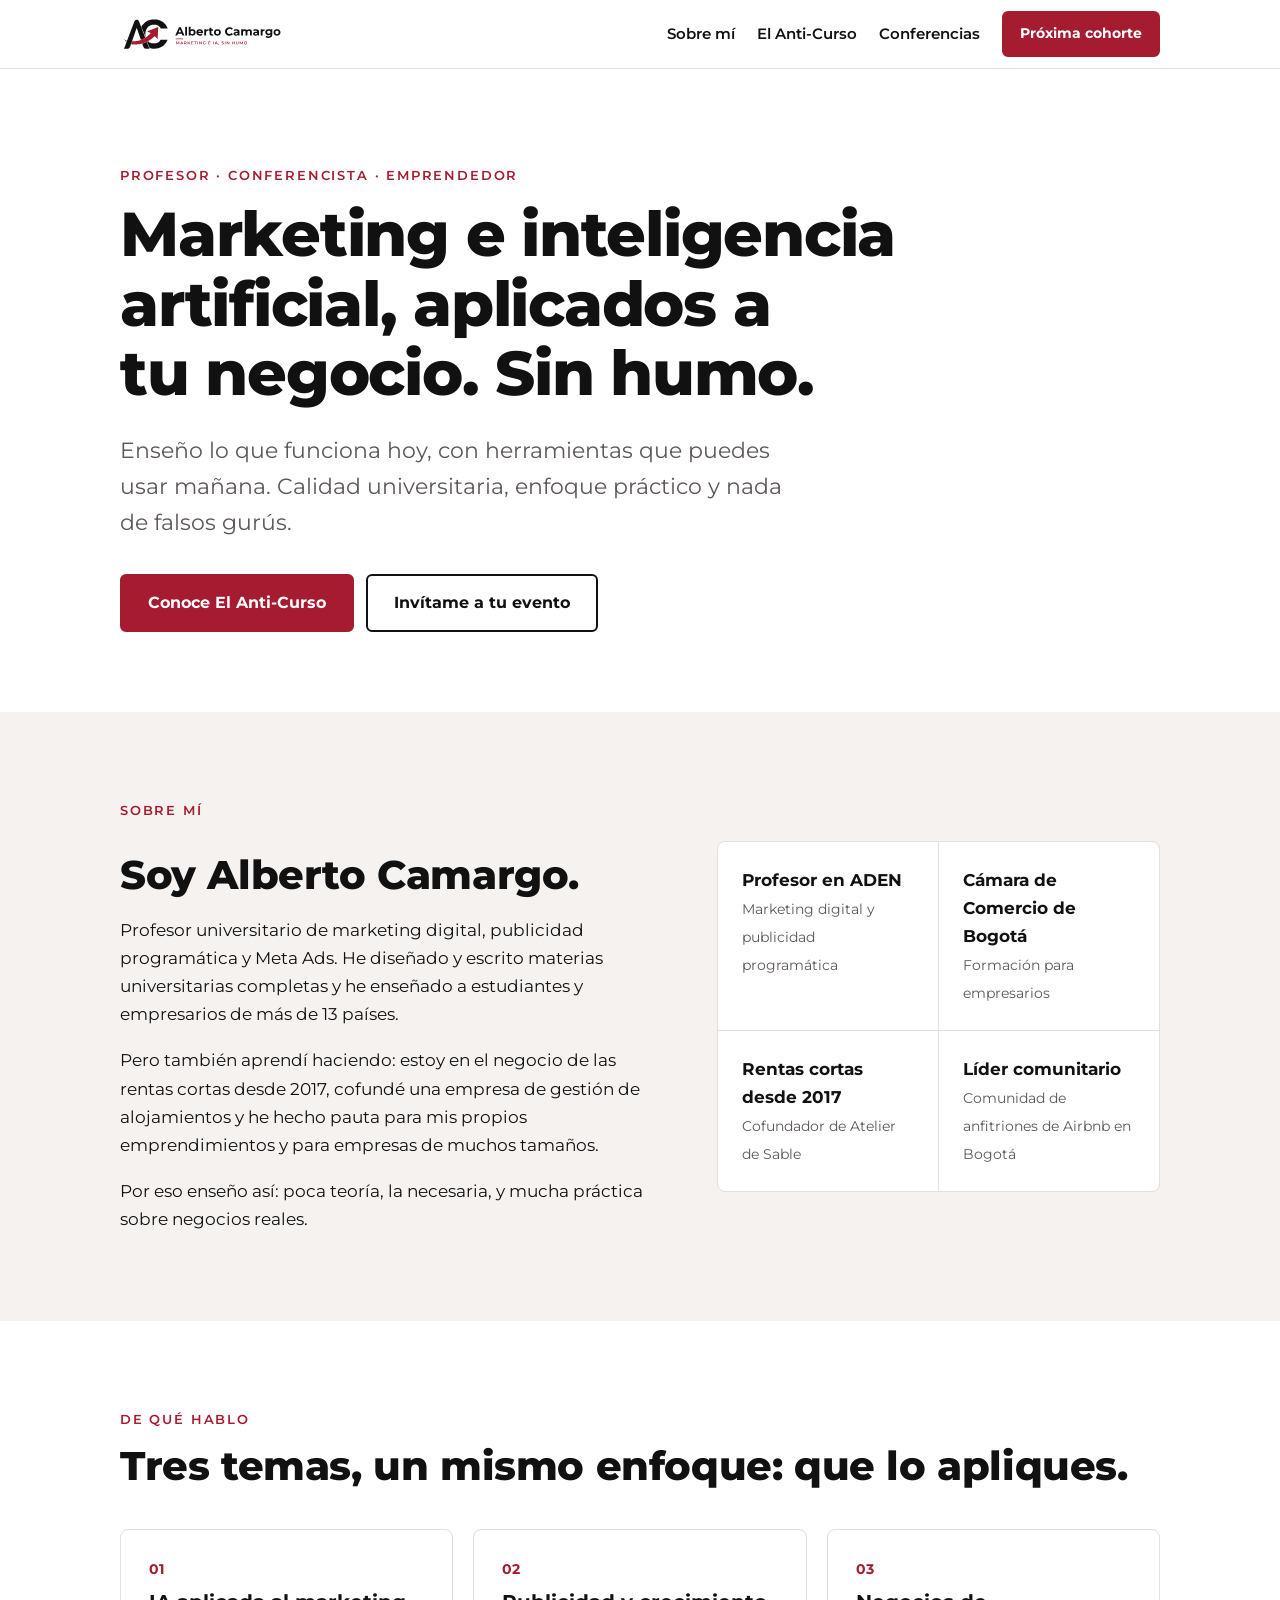
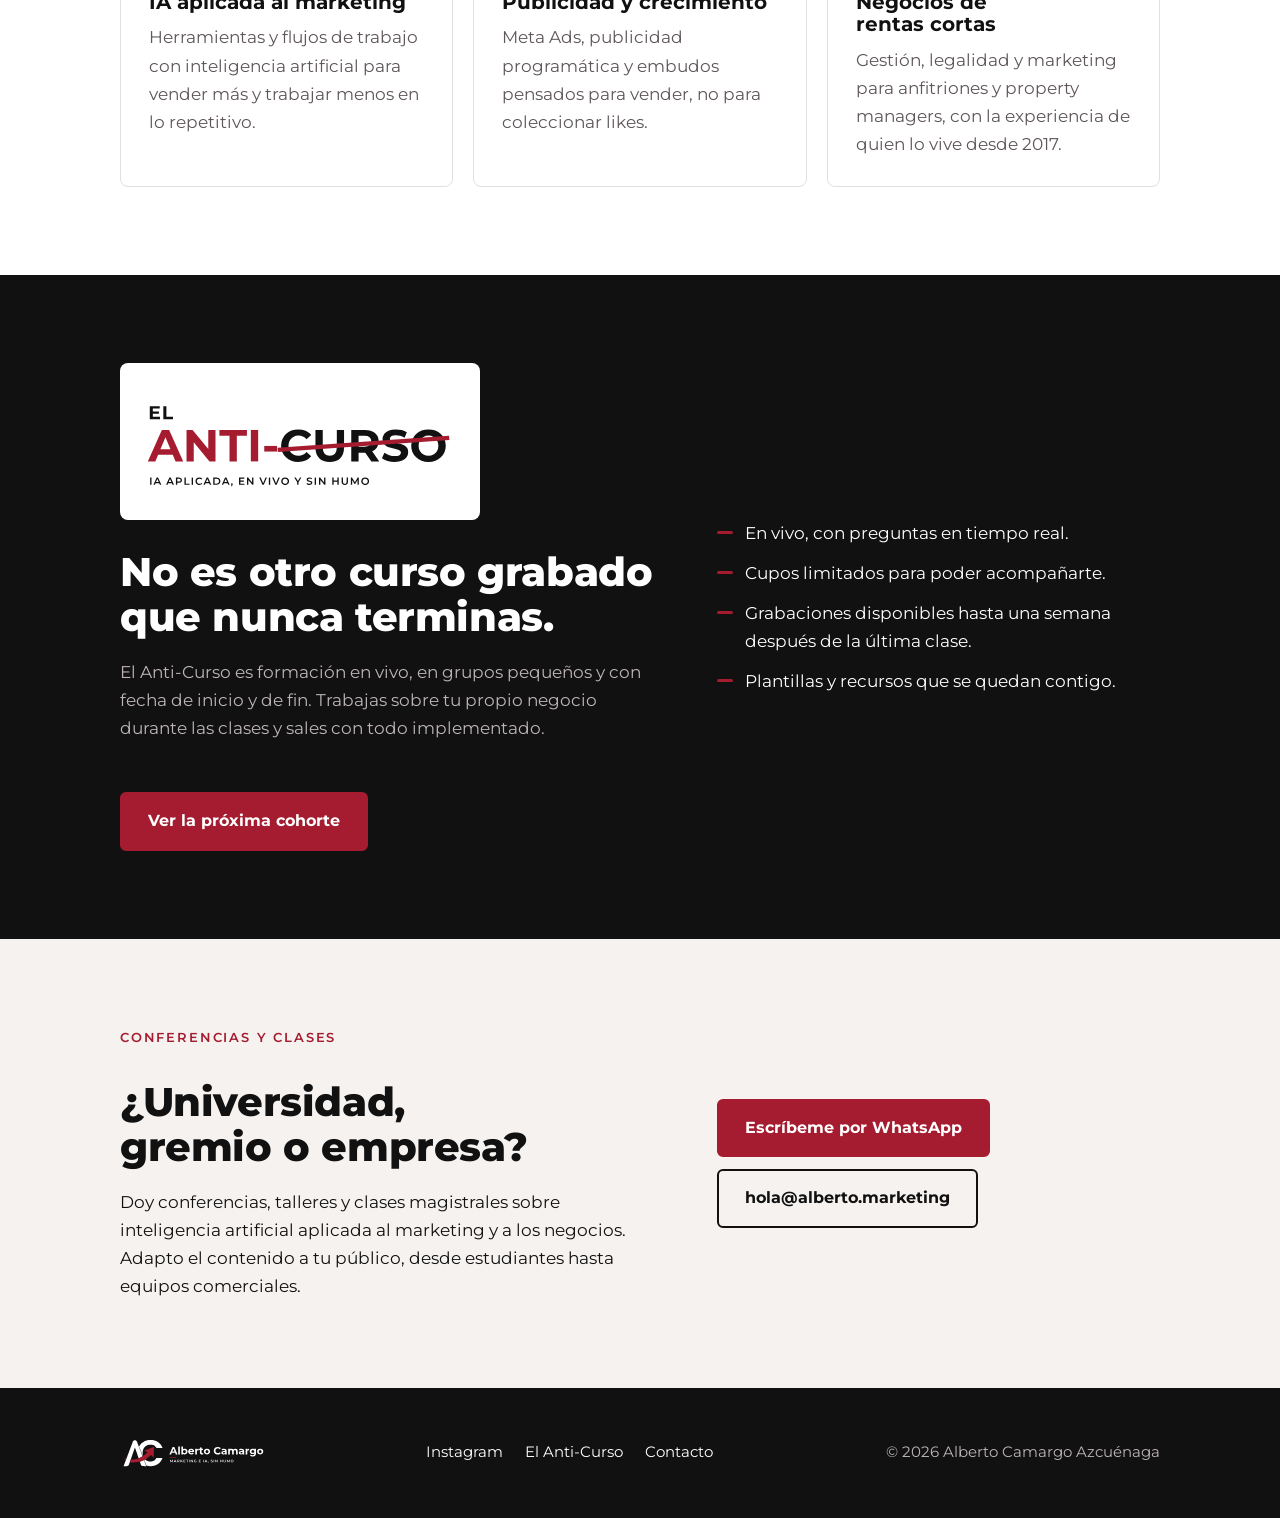
==== index.html @ cd2384c7 "Primera versión del sitio estático alberto.marketing Co-Authored-By: Claude Opus 5.5 <noreply@anthro" ====
<!doctype html>
<html lang="es">
<head>
<meta charset="utf-8">
<meta name="viewport" content="width=device-width, initial-scale=1">
<title>Alberto Camargo · Marketing e IA, sin humo</title>
<meta name="description" content="Profesor universitario y conferencista de marketing e inteligencia artificial aplicada a negocios. Formaciones en vivo, prácticas y sin relleno: El Anti-Curso.">
<link rel="canonical" href="https://alberto.marketing/">
<meta property="og:type" content="website">
<meta property="og:title" content="Alberto Camargo · Marketing e IA, sin humo">
<meta property="og:description" content="Profesor y conferencista de marketing e IA aplicada. Formaciones en vivo, prácticas y sin relleno.">
<meta property="og:url" content="https://alberto.marketing/">
<meta property="og:image" content="https://alberto.marketing/assets/compartir.png">
<link rel="icon" href="/assets/favicon.svg" type="image/svg+xml">
<link rel="preconnect" href="https://fonts.googleapis.com">
<link rel="preconnect" href="https://fonts.gstatic.com" crossorigin>
<link rel="stylesheet" href="https://fonts.googleapis.com/css2?family=Montserrat:wght@400;600;700;800&display=swap">
<link rel="stylesheet" href="/assets/estilos.css">
<script type="application/ld+json">
{"@context":"https://schema.org","@type":"Person","name":"Alberto Camargo Azcuénaga","alternateName":"Alberto Camargo","url":"https://alberto.marketing/","jobTitle":"Profesor y conferencista de marketing e inteligencia artificial","sameAs":["https://www.instagram.com/albertocamargoaz/"]}
</script>
</head>
<body>

<header class="cabecera">
  <div class="wrap">
    <a href="/" aria-label="Inicio"><img src="/assets/logo.svg" alt="Alberto Camargo · Marketing e IA, sin humo" width="916" height="207"></a>
    <nav class="menu">
      <a href="#sobre-mi">Sobre mí</a>
      <a href="/el-anti-curso/">El Anti-Curso</a>
      <a href="#conferencias">Conferencias</a>
      <a class="boton peq" href="/el-anti-curso/">Próxima cohorte</a>
    </nav>
  </div>
</header>

<main>
  <section class="hero">
    <div class="wrap">
      <div class="etiqueta">Profesor · Conferencista · Emprendedor</div>
      <h1>Marketing e inteligencia artificial, aplicados a tu negocio. Sin humo.</h1>
      <p class="lead">Enseño lo que funciona hoy, con herramientas que puedes usar mañana. Calidad universitaria, enfoque práctico y nada de falsos gurús.</p>
      <div class="botones">
        <a class="boton" href="/el-anti-curso/">Conoce El Anti-Curso</a>
        <a class="boton sec" href="#conferencias">Invítame a tu evento</a>
      </div>
    </div>
  </section>

  <section class="hueso" id="sobre-mi">
    <div class="wrap dos">
      <div class="texto">
        <div class="etiqueta">Sobre mí</div>
        <h2>Soy Alberto Camargo.</h2>
        <p>Profesor universitario de marketing digital, publicidad programática y Meta Ads. He diseñado y escrito materias universitarias completas y he enseñado a estudiantes y empresarios de más de 13 países.</p>
        <p>Pero también aprendí haciendo: estoy en el negocio de las rentas cortas desde 2017, cofundé una empresa de gestión de alojamientos y he hecho pauta para mis propios emprendimientos y para empresas de muchos tamaños.</p>
        <p>Por eso enseño así: poca teoría, la necesaria, y mucha práctica sobre negocios reales.</p>
      </div>
      <div>
        <div class="datos" style="margin-top:0">
          <div class="dato"><b>Profesor en ADEN</b><span>Marketing digital y publicidad programática</span></div>
          <div class="dato"><b>Cámara de Comercio de Bogotá</b><span>Formación para empresarios</span></div>
          <div class="dato"><b>Rentas cortas desde 2017</b><span>Cofundador de Atelier de Sable</span></div>
          <div class="dato"><b>Líder comunitario</b><span>Comunidad de anfitriones de Airbnb en Bogotá</span></div>
        </div>
      </div>
    </div>
  </section>

  <section>
    <div class="wrap">
      <div class="etiqueta">De qué hablo</div>
      <h2>Tres temas, un mismo enfoque: que lo apliques.</h2>
      <div class="tarjetas">
        <div class="tarjeta"><div class="num">01</div><h3>IA aplicada al marketing</h3><p class="gris">Herramientas y flujos de trabajo con inteligencia artificial para vender más y trabajar menos en lo repetitivo.</p></div>
        <div class="tarjeta"><div class="num">02</div><h3>Publicidad y crecimiento</h3><p class="gris">Meta Ads, publicidad programática y embudos pensados para vender, no para coleccionar likes.</p></div>
        <div class="tarjeta"><div class="num">03</div><h3>Negocios de rentas cortas</h3><p class="gris">Gestión, legalidad y marketing para anfitriones y property managers, con la experiencia de quien lo vive desde 2017.</p></div>
      </div>
    </div>
  </section>

  <section class="negro">
    <div class="wrap dos">
      <div class="texto">
        <img src="/assets/el-anti-curso.svg" alt="El Anti-Curso, con la palabra curso tachada" style="width:min(360px,100%);background:#fff;border-radius:8px;padding:16px">
        <h2 style="margin-top:12px">No es otro curso grabado que nunca terminas.</h2>
        <p class="gris">El Anti-Curso es formación en vivo, en grupos pequeños y con fecha de inicio y de fin. Trabajas sobre tu propio negocio durante las clases y sales con todo implementado.</p>
        <div class="botones"><a class="boton" href="/el-anti-curso/">Ver la próxima cohorte</a></div>
      </div>
      <ul class="lista">
        <li>En vivo, con preguntas en tiempo real.</li>
        <li>Cupos limitados para poder acompañarte.</li>
        <li>Grabaciones disponibles hasta una semana después de la última clase.</li>
        <li>Plantillas y recursos que se quedan contigo.</li>
      </ul>
    </div>
  </section>

  <section class="hueso" id="conferencias">
    <div class="wrap dos">
      <div class="texto">
        <div class="etiqueta">Conferencias y clases</div>
        <h2>¿Universidad, gremio o empresa?</h2>
        <p>Doy conferencias, talleres y clases magistrales sobre inteligencia artificial aplicada al marketing y a los negocios. Adapto el contenido a tu público, desde estudiantes hasta equipos comerciales.</p>
      </div>
      <div class="botones" style="margin-top:0">
        <a class="boton" href="https://wa.me/573204545118?text=Hola%20Alberto%2C%20quiero%20invitarte%20a%20dar%20una%20charla." target="_blank" rel="noopener">Escríbeme por WhatsApp</a>
        <a class="boton sec" href="mailto:hola@alberto.marketing">hola@alberto.marketing</a>
      </div>
    </div>
  </section>
</main>

<footer class="pie">
  <div class="wrap">
    <img src="/assets/logo-oscuro.svg" alt="Alberto Camargo" width="916" height="207">
    <div>
      <a href="https://www.instagram.com/albertocamargoaz/" target="_blank" rel="noopener">Instagram</a>
      <a href="/el-anti-curso/">El Anti-Curso</a>
      <a href="mailto:hola@alberto.marketing">Contacto</a>
    </div>
    <div>© 2026 Alberto Camargo Azcuénaga</div>
  </div>
</footer>

</body>
</html>
---- assets/estilos.css ----
/* Marca Alberto Camargo: negro tinta, rojo vino, blanco y hueso. Montserrat. */
:root{
  --ink:#111111; --vino:#A51C30; --vino-osc:#861626; --paper:#FFFFFF; --hueso:#F5F2F0;
  --gris:#5E5659; --linea:#E4DEDC;
  --font:"Montserrat",system-ui,-apple-system,"Segoe UI",Arial,sans-serif;
  --ancho:1080px;
}
*{box-sizing:border-box}
html{scroll-behavior:smooth}
body{margin:0;background:var(--paper);color:var(--ink);font-family:var(--font);font-size:17px;line-height:1.65;-webkit-font-smoothing:antialiased}
img{max-width:100%;display:block}
a{color:var(--vino)}
.wrap{max-width:var(--ancho);margin:0 auto;padding:0 20px}
h1,h2,h3{line-height:1.12;margin:0;text-wrap:balance}
h1{font-size:clamp(36px,6vw,62px);font-weight:800;letter-spacing:-.02em}
h2{font-size:clamp(28px,4vw,40px);font-weight:800;letter-spacing:-.01em}
h3{font-size:20px;font-weight:700}
p{margin:0}
.etiqueta{font-size:13px;font-weight:600;letter-spacing:.14em;text-transform:uppercase;color:var(--vino);margin-bottom:14px}
.tachado{position:relative;display:inline-block;white-space:nowrap}
.tachado::after{content:"";position:absolute;left:-4%;right:-4%;top:54%;height:.11em;background:var(--vino);transform:rotate(-4deg);border-radius:2px}
.gris{color:var(--gris)}

/* Cabecera */
.cabecera{position:sticky;top:0;z-index:10;background:rgba(255,255,255,.94);backdrop-filter:blur(8px);border-bottom:1px solid var(--linea)}
.cabecera .wrap{display:flex;align-items:center;justify-content:space-between;gap:16px;height:68px}
.cabecera img{height:38px;width:auto}
.menu{display:flex;gap:22px;align-items:center;font-size:15px;font-weight:600}
.menu a{color:var(--ink);text-decoration:none}
.menu a:hover{color:var(--vino)}
@media (max-width:720px){.menu a:not(.boton){display:none}.cabecera img{height:30px}}

/* Botones */
.boton{display:inline-flex;align-items:center;justify-content:center;gap:8px;background:var(--vino);color:#fff !important;text-decoration:none;font-weight:700;font-size:16px;padding:14px 26px;border-radius:6px;border:2px solid var(--vino);transition:background .15s}
.boton:hover{background:var(--vino-osc);border-color:var(--vino-osc)}
.boton.sec{background:transparent;color:var(--ink) !important;border-color:var(--ink)}
.boton.sec:hover{background:var(--ink);color:#fff !important}
.boton.peq{padding:9px 16px;font-size:14px}
.botones{display:flex;flex-wrap:wrap;gap:12px;margin-top:32px}

/* Secciones */
section{padding:88px 0}
section.hueso{background:var(--hueso)}
section.negro{background:var(--ink);color:#fff}
section.negro .gris{color:#BDB5B8}
.hero{padding:96px 0 80px}
.hero p.lead{font-size:clamp(18px,2.2vw,22px);margin-top:24px;max-width:46ch;color:var(--gris)}
.dos{display:grid;grid-template-columns:1.1fr .9fr;gap:56px;align-items:center}
@media (max-width:860px){.dos{grid-template-columns:1fr;gap:36px}section{padding:64px 0}.hero{padding:64px 0 56px}}
.texto{display:grid;gap:18px;max-width:62ch}

/* Tarjetas */
.tarjetas{display:grid;grid-template-columns:repeat(auto-fit,minmax(min(260px,100%),1fr));gap:20px;margin-top:40px}
.tarjeta{background:var(--paper);border:1px solid var(--linea);border-radius:8px;padding:28px;display:grid;gap:10px;align-content:start}
.negro .tarjeta{background:#1C1C1C;border-color:#2C2C2C}
.tarjeta .num{font-size:14px;font-weight:700;color:var(--vino)}
.lista{list-style:none;padding:0;margin:0;display:grid;gap:12px}
.lista li{padding-left:28px;position:relative}
.lista li::before{content:"";position:absolute;left:0;top:.72em;width:16px;height:3px;background:var(--vino);border-radius:2px}

/* Credenciales */
.datos{display:grid;grid-template-columns:repeat(auto-fit,minmax(min(200px,100%),1fr));gap:1px;background:var(--linea);border:1px solid var(--linea);border-radius:8px;overflow:hidden;margin-top:40px}
.dato{background:var(--paper);padding:24px}
.dato b{display:block;font-size:17px}
.dato span{font-size:14px;color:var(--gris)}

/* Pagos */
.pagos{display:grid;gap:14px;max-width:560px;margin-top:28px}
.pago{display:flex;justify-content:space-between;align-items:center;gap:16px;border:1px solid var(--linea);border-radius:8px;padding:18px 20px;background:var(--paper);text-decoration:none;color:var(--ink)}
.pago:hover{border-color:var(--vino)}
.pago small{display:block;color:var(--gris);font-size:14px}
.pago .ir{color:var(--vino);font-weight:700;white-space:nowrap}
.aviso{font-size:14px;color:var(--gris);margin-top:14px}

/* Preguntas */
details{border-bottom:1px solid var(--linea);padding:18px 0}
details summary{cursor:pointer;font-weight:700;list-style:none;display:flex;justify-content:space-between;gap:16px}
details summary::after{content:"+";color:var(--vino);font-size:22px;line-height:1}
details[open] summary::after{content:"–"}
details p{margin-top:12px;color:var(--gris)}

/* Pie */
.pie{background:var(--ink);color:#BDB5B8;padding:48px 0;font-size:15px}
.pie .wrap{display:flex;flex-wrap:wrap;justify-content:space-between;gap:24px;align-items:center}
.pie img{height:34px;width:auto}
.pie a{color:#fff;text-decoration:none;margin-right:18px}
.pie a:hover{color:#fff;text-decoration:underline}

/* WhatsApp flotante */
.wa{position:fixed;right:18px;bottom:18px;z-index:20;background:#1F8F4E;color:#fff;border-radius:999px;padding:12px 18px;font-weight:700;font-size:15px;text-decoration:none;box-shadow:0 6px 20px rgba(0,0,0,.18)}
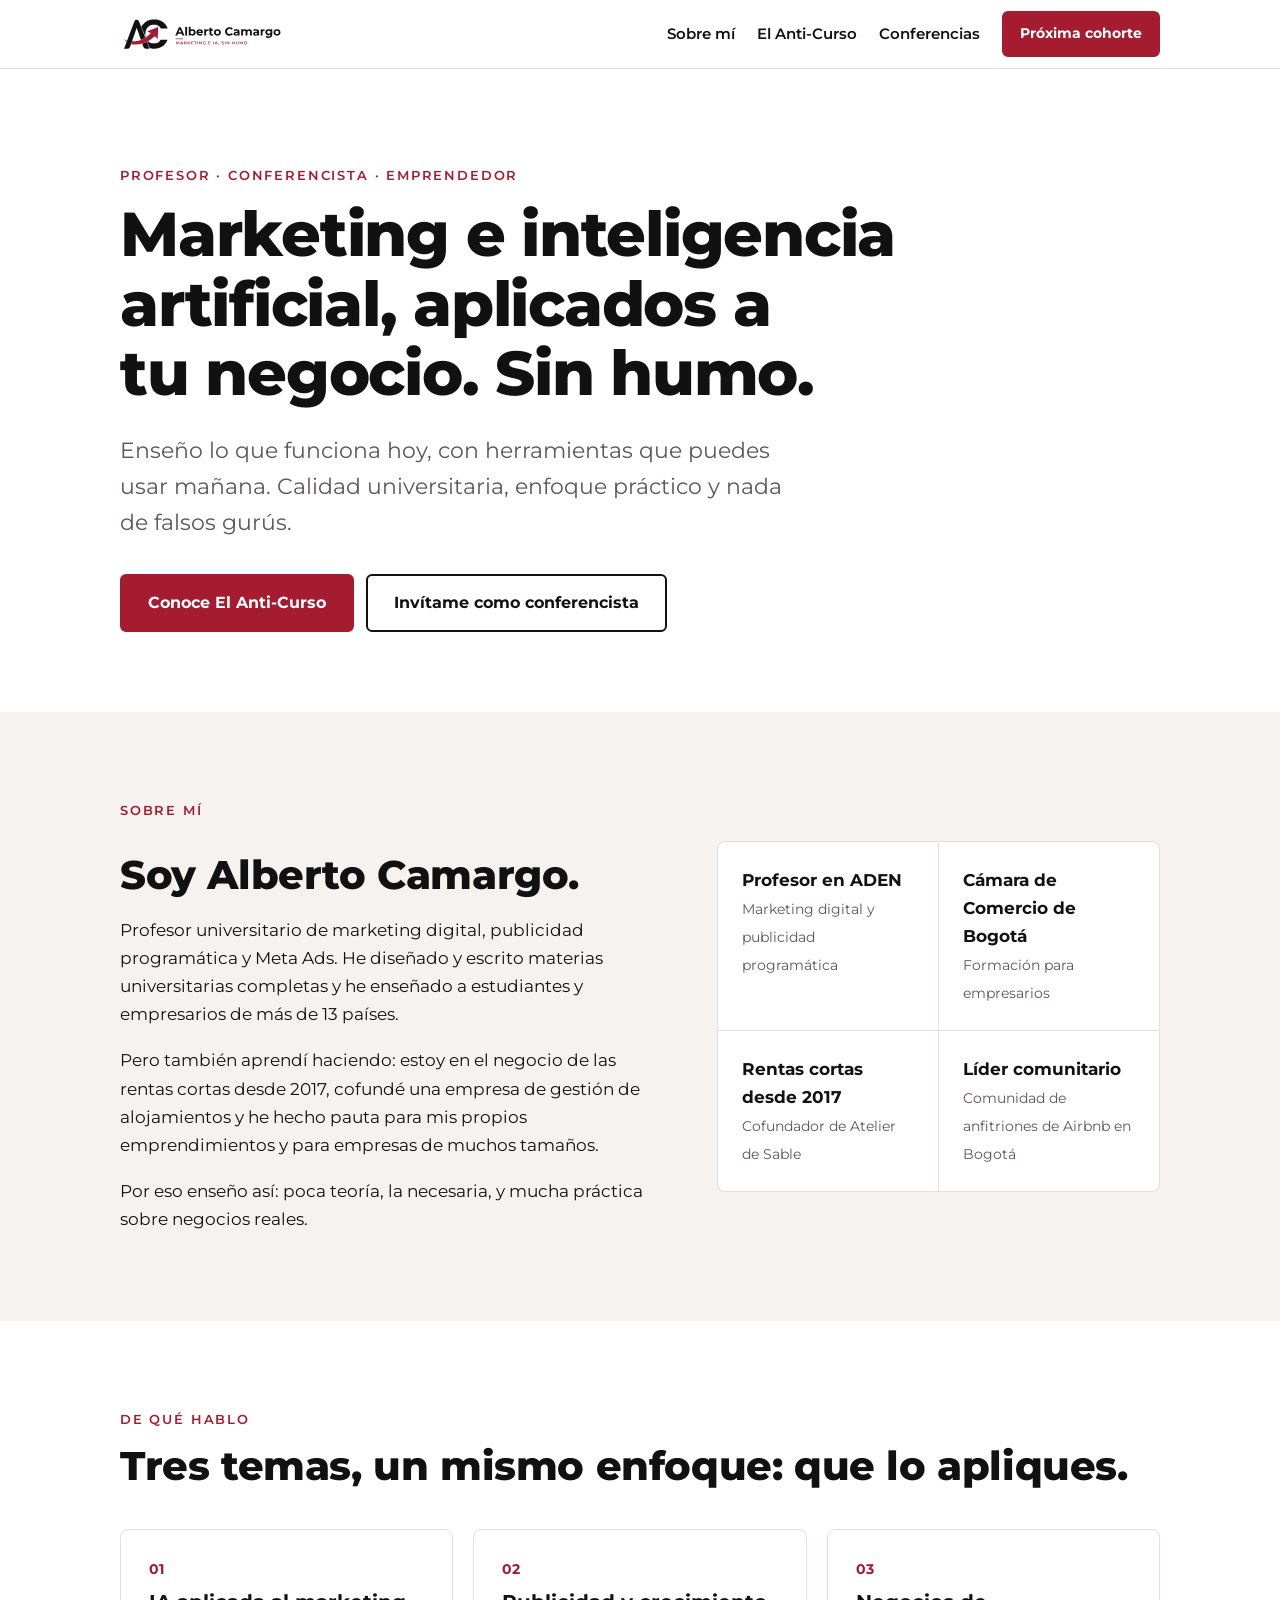
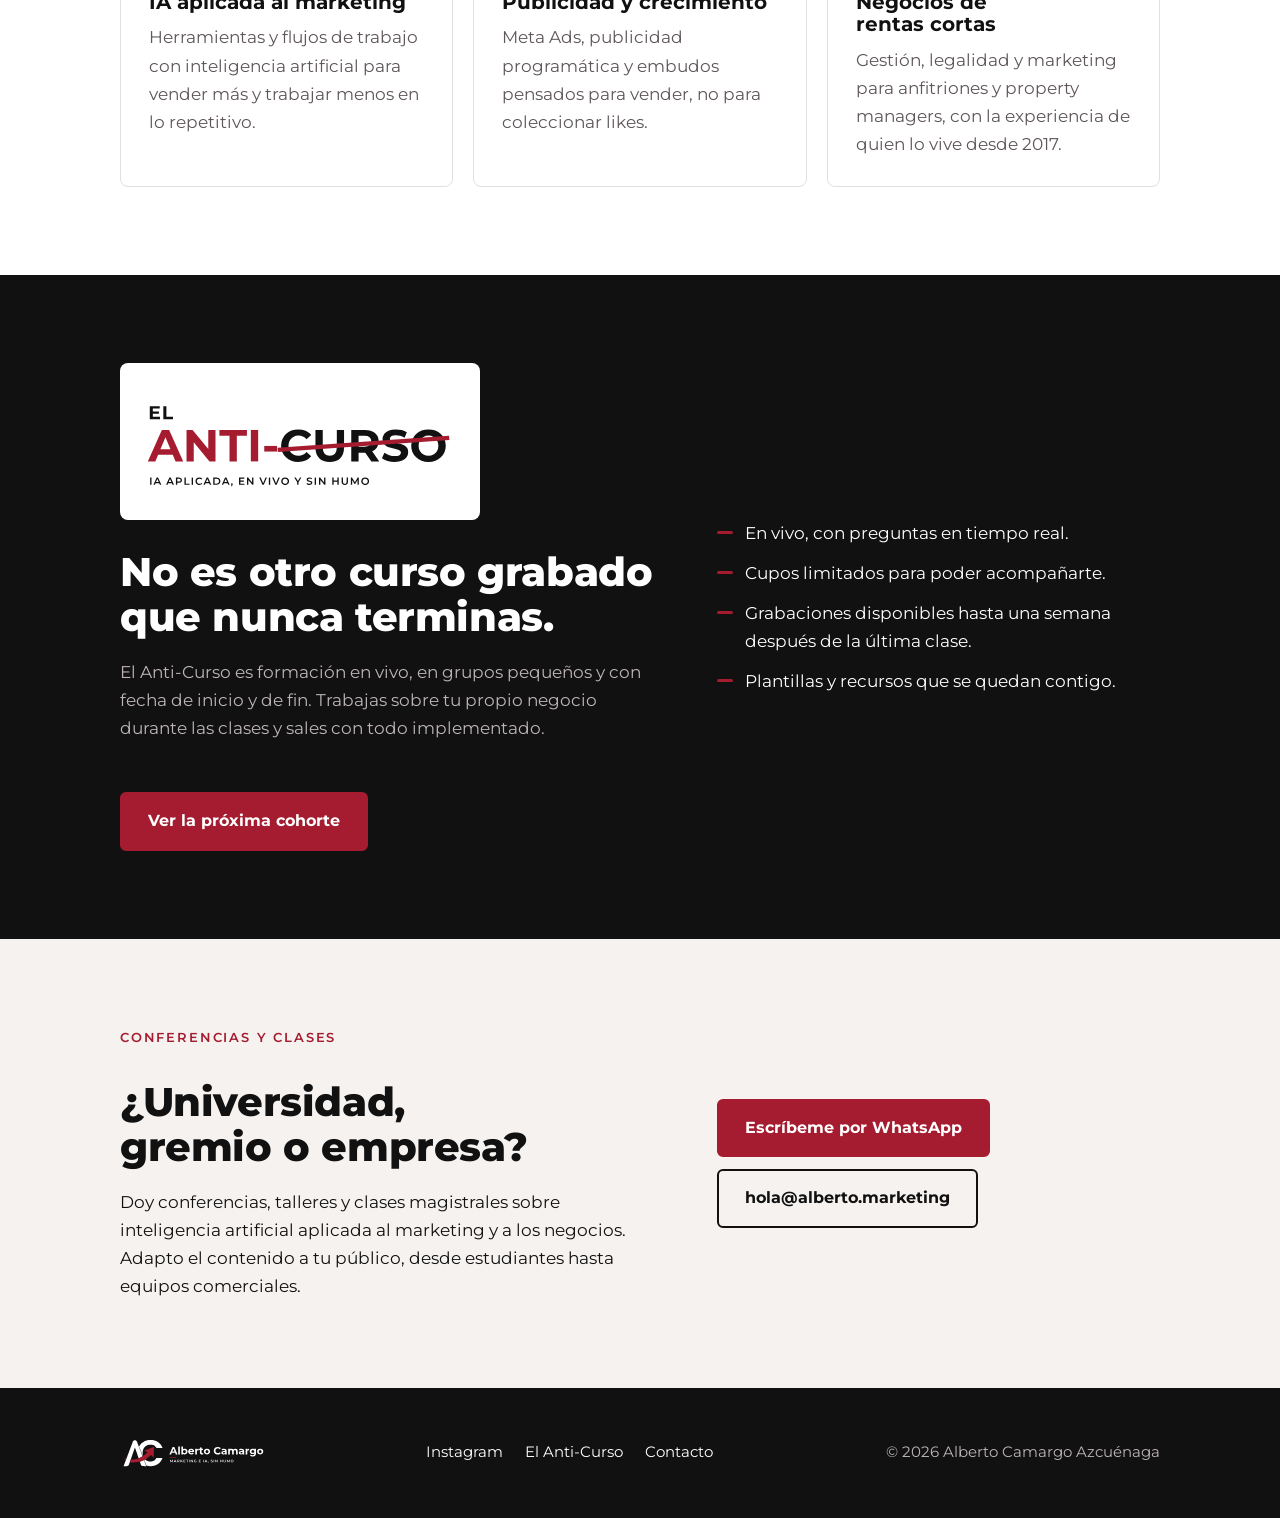
==== commit c43760af: "Botón más claro: Invítame como conferencista Co-Authored-By: Claude Opus 5.5 <noreply@anthropic.com>" ====
--- a/index.html
+++ b/index.html
@@ -42,7 +42,7 @@
       <p class="lead">Enseño lo que funciona hoy, con herramientas que puedes usar mañana. Calidad universitaria, enfoque práctico y nada de falsos gurús.</p>
       <div class="botones">
         <a class="boton" href="/el-anti-curso/">Conoce El Anti-Curso</a>
-        <a class="boton sec" href="#conferencias">Invítame a tu evento</a>
+        <a class="boton sec" href="#conferencias">Invítame como conferencista</a>
       </div>
     </div>
   </section>
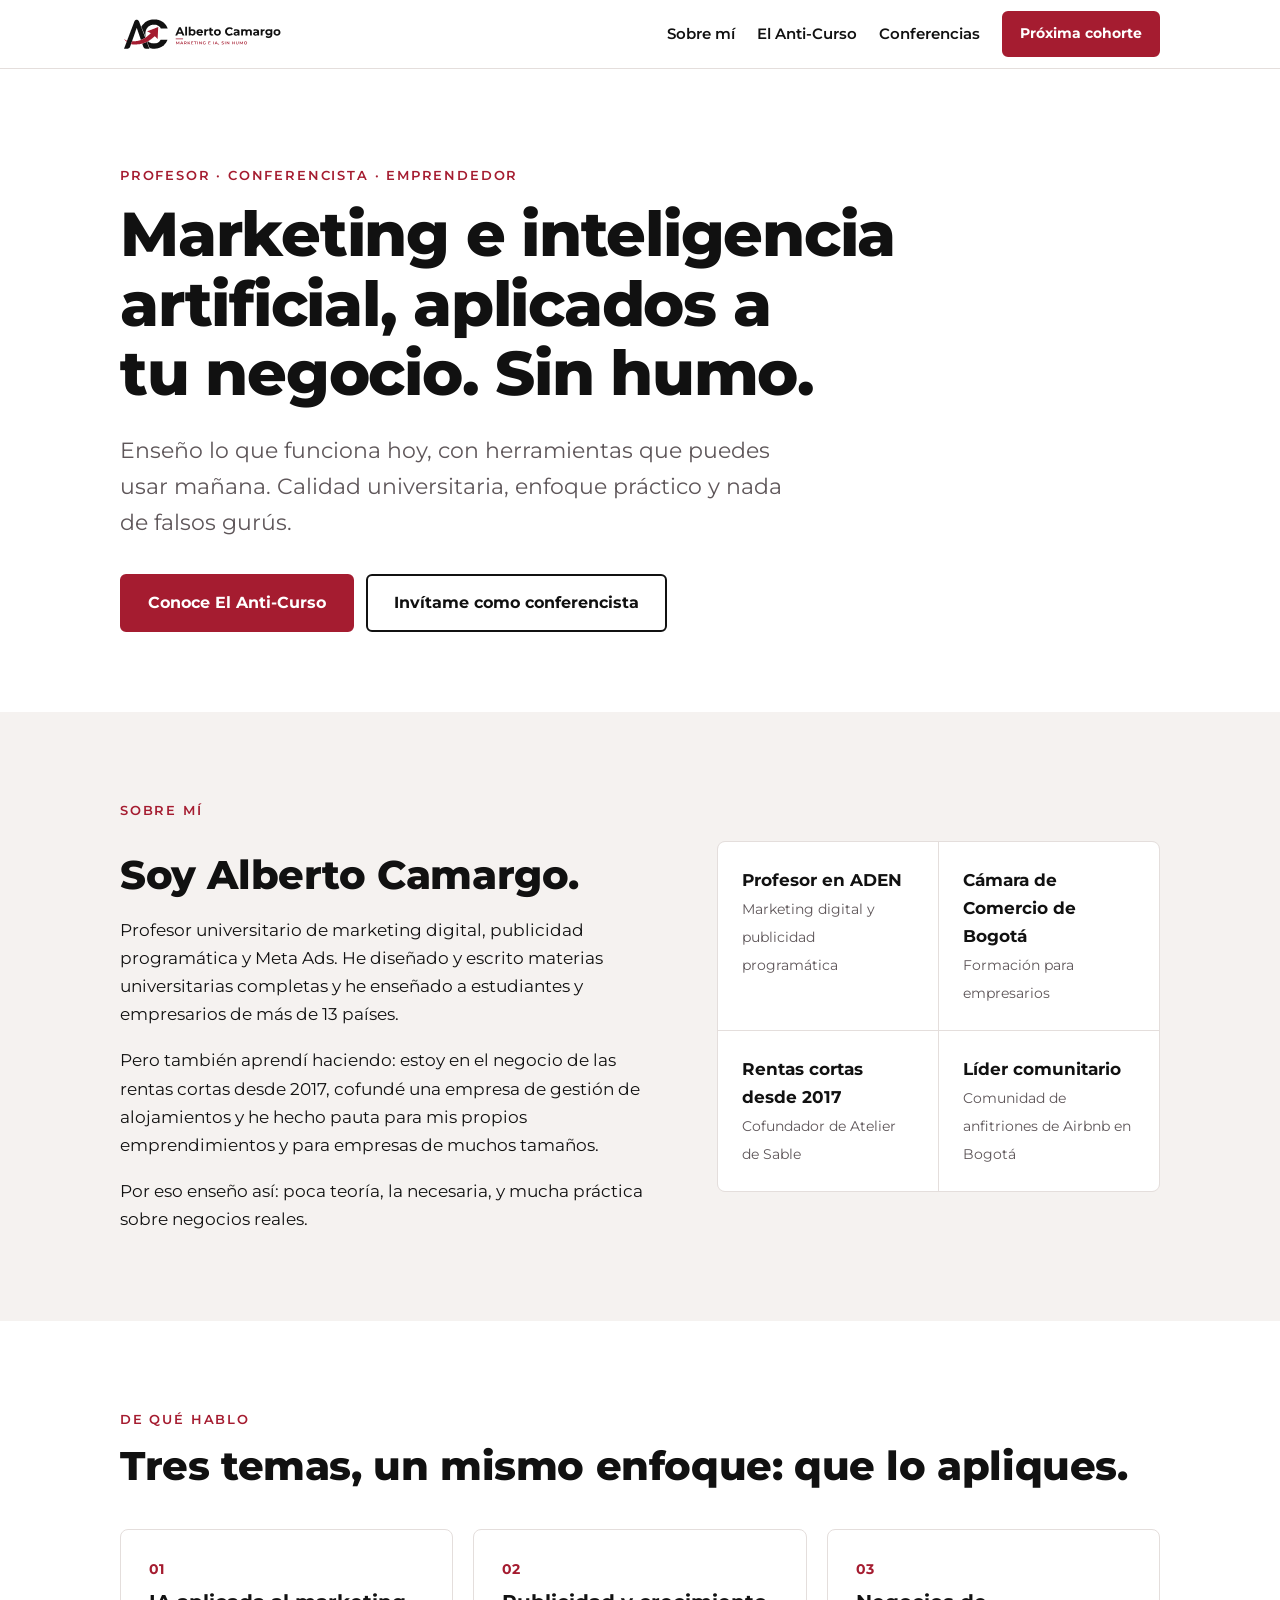
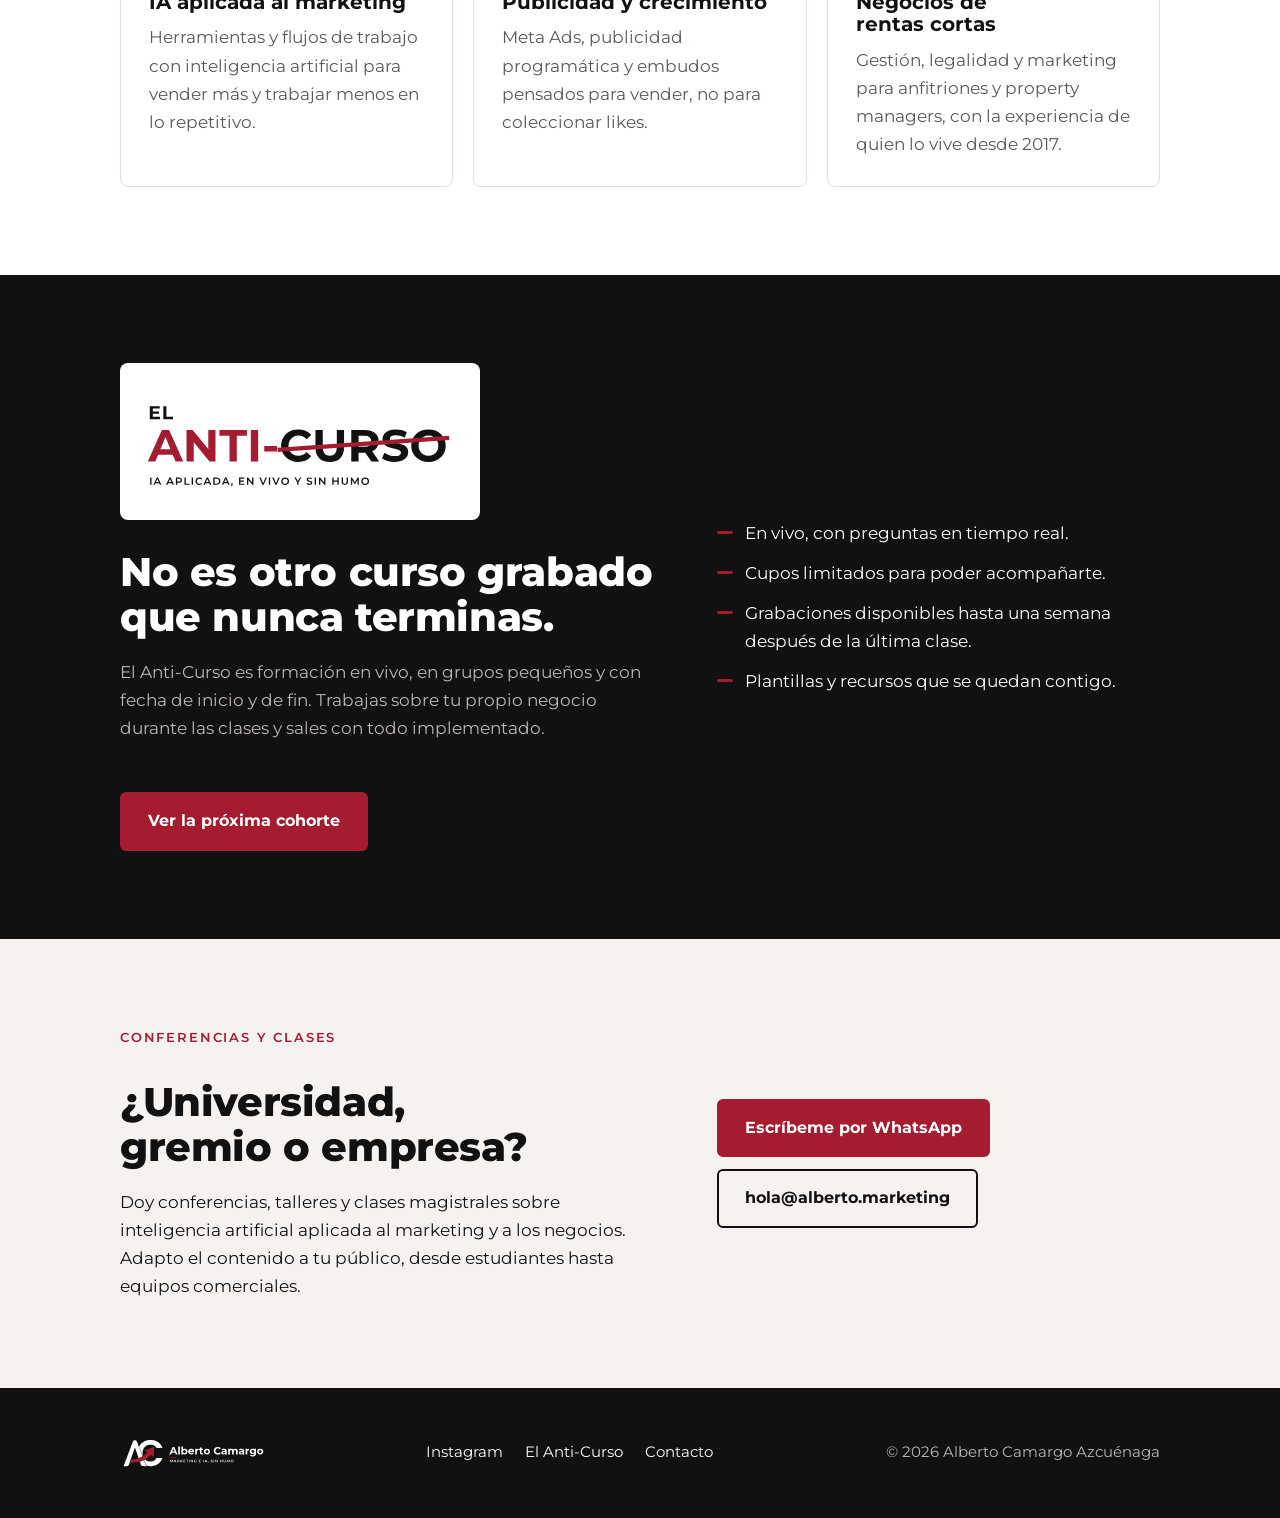
==== commit 5ae1940f: "SEO: datos estructurados, iconos, imagen para compartir, llms.txt e IndexNow Logos SVG optimizados (" ====
--- a/index.html
+++ b/index.html
@@ -10,14 +10,24 @@
 <meta property="og:title" content="Alberto Camargo · Marketing e IA, sin humo">
 <meta property="og:description" content="Profesor y conferencista de marketing e IA aplicada. Formaciones en vivo, prácticas y sin relleno.">
 <meta property="og:url" content="https://alberto.marketing/">
-<meta property="og:image" content="https://alberto.marketing/assets/compartir.png">
+<meta property="og:image" content="https://alberto.marketing/assets/compartir-1200x630.png">
+<meta property="og:image:width" content="1200">
+<meta property="og:image:height" content="630">
+<meta property="og:image:alt" content="Alberto Camargo · Marketing e inteligencia artificial, aplicados a tu negocio">
+<meta property="og:locale" content="es_CO">
+<meta property="og:site_name" content="Alberto Camargo">
+<meta name="twitter:card" content="summary_large_image">
 <link rel="icon" href="/assets/favicon.svg" type="image/svg+xml">
+<link rel="icon" href="/assets/favicon-48.png" type="image/png" sizes="48x48">
+<link rel="apple-touch-icon" href="/assets/apple-touch-icon.png">
+<link rel="manifest" href="/site.webmanifest">
+<meta name="theme-color" content="#111111">
 <link rel="preconnect" href="https://fonts.googleapis.com">
 <link rel="preconnect" href="https://fonts.gstatic.com" crossorigin>
 <link rel="stylesheet" href="https://fonts.googleapis.com/css2?family=Montserrat:wght@400;600;700;800&display=swap">
 <link rel="stylesheet" href="/assets/estilos.css">
 <script type="application/ld+json">
-{"@context":"https://schema.org","@type":"Person","name":"Alberto Camargo Azcuénaga","alternateName":"Alberto Camargo","url":"https://alberto.marketing/","jobTitle":"Profesor y conferencista de marketing e inteligencia artificial","sameAs":["https://www.instagram.com/albertocamargoaz/"]}
+{"@context": "https://schema.org", "@graph": [{"@type": "WebSite", "@id": "https://alberto.marketing/#web", "url": "https://alberto.marketing/", "name": "Alberto Camargo · Marketing e IA, sin humo", "inLanguage": "es", "publisher": {"@id": "https://alberto.marketing/#alberto"}}, {"@type": "Person", "@id": "https://alberto.marketing/#alberto", "name": "Alberto Camargo Azcuénaga", "alternateName": "Alberto Camargo", "url": "https://alberto.marketing/", "image": "https://alberto.marketing/assets/icono-512.png", "email": "hola@alberto.marketing", "jobTitle": "Profesor y conferencista de marketing e inteligencia artificial", "description": "Profesor universitario de marketing digital, publicidad programática y Meta Ads. Conferencista de inteligencia artificial aplicada al marketing y a los negocios. En las rentas cortas desde 2017.", "address": {"@type": "PostalAddress", "addressLocality": "Bogotá", "addressCountry": "CO"}, "affiliation": [{"@type": "Organization", "name": "ADEN Business School"}, {"@type": "Organization", "name": "Cámara de Comercio de Bogotá"}], "knowsAbout": ["Inteligencia artificial aplicada al marketing", "Marketing digital", "Publicidad programática", "Meta Ads", "Rentas cortas", "Airbnb", "Property management"], "knowsLanguage": "es", "sameAs": ["https://www.instagram.com/albertocamargoaz/"]}]}
 </script>
 </head>
 <body>
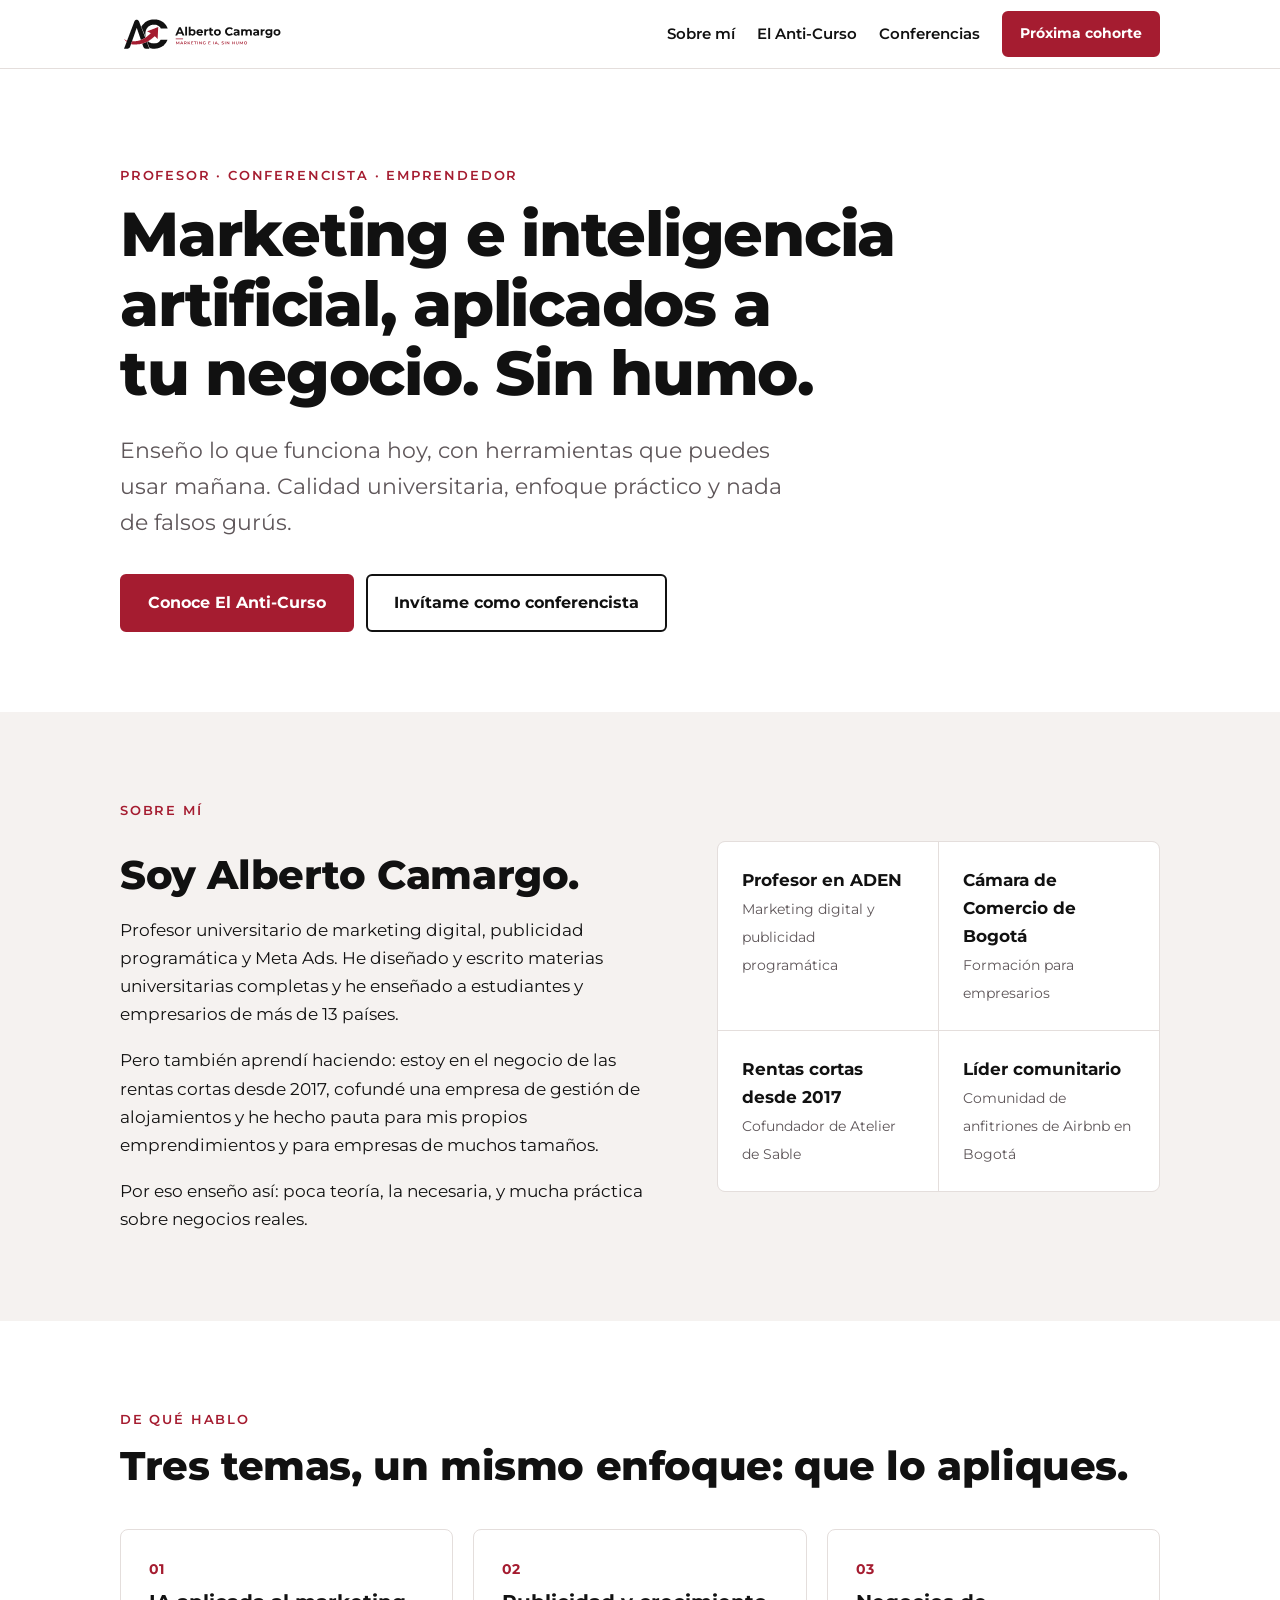
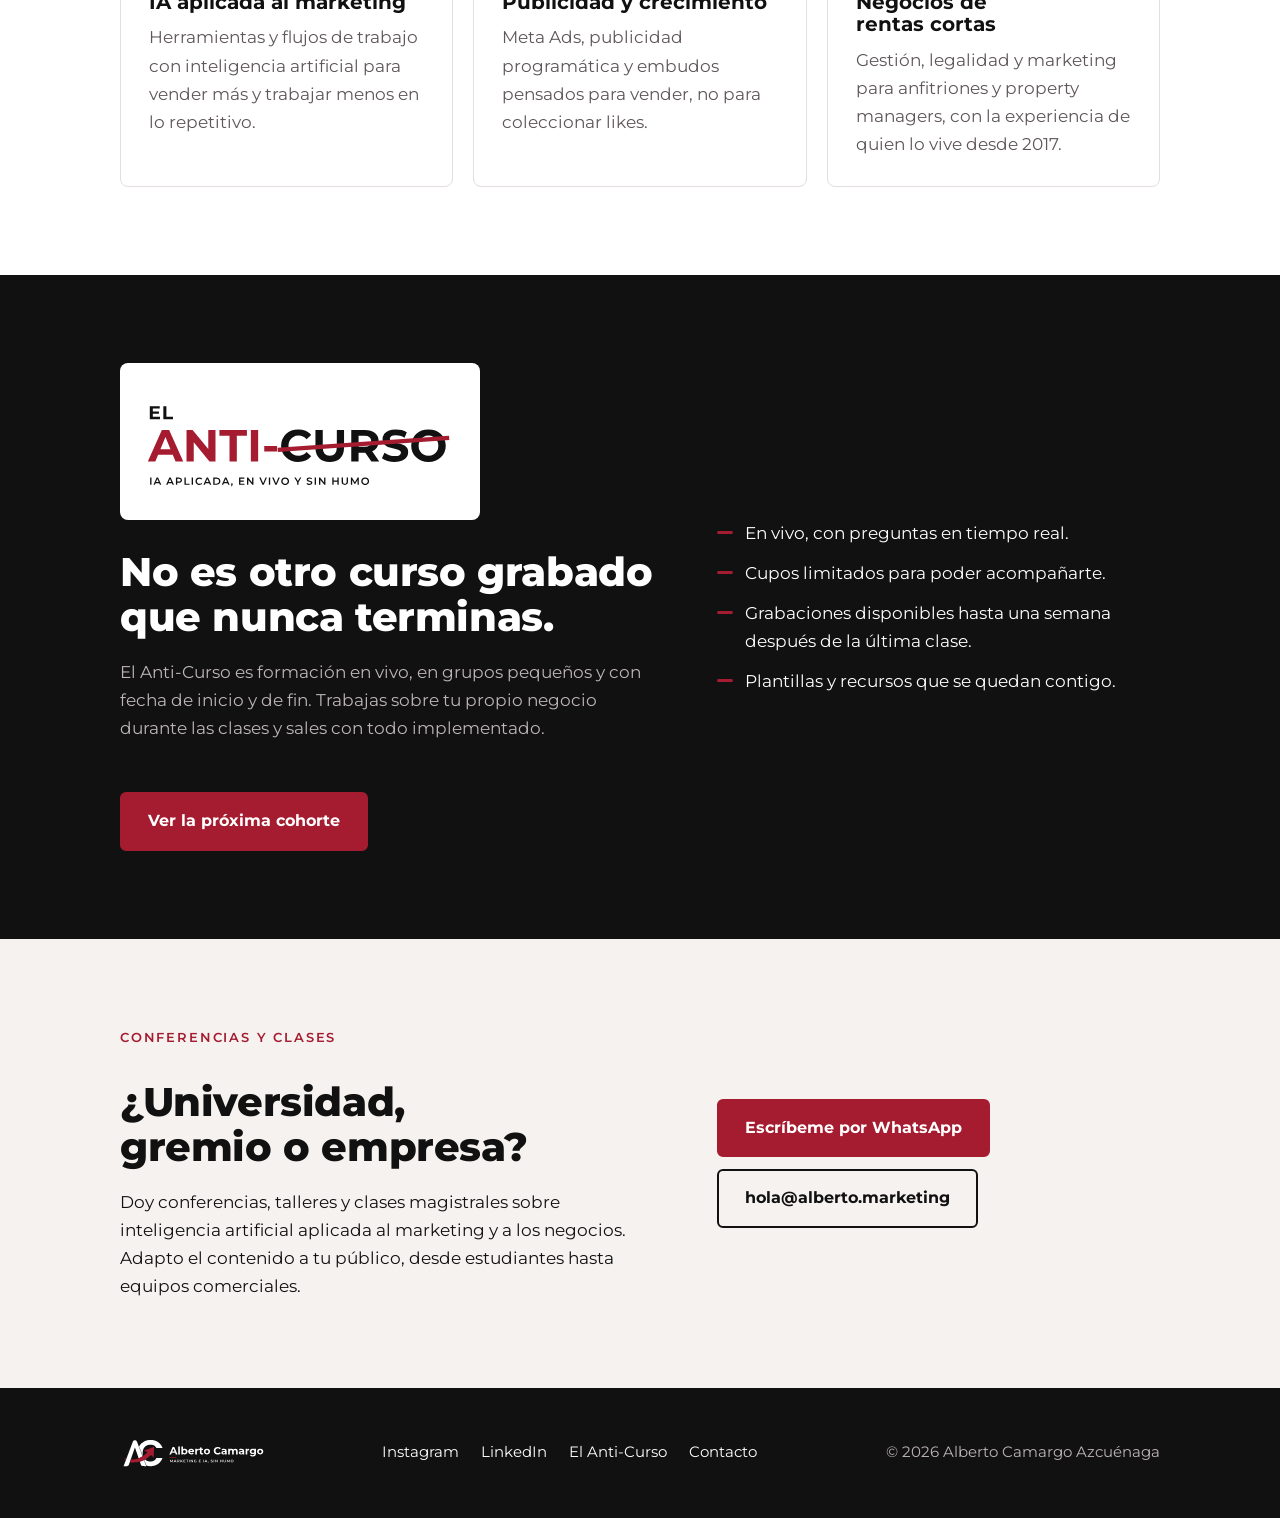
==== commit 3f883365: "Conectar LinkedIn a la web Co-Authored-By: Claude Opus 5.5 <noreply@anthropic.com> Claude-Session: h" ====
--- a/index.html
+++ b/index.html
@@ -27,7 +27,7 @@
 <link rel="stylesheet" href="https://fonts.googleapis.com/css2?family=Montserrat:wght@400;600;700;800&display=swap">
 <link rel="stylesheet" href="/assets/estilos.css">
 <script type="application/ld+json">
-{"@context": "https://schema.org", "@graph": [{"@type": "WebSite", "@id": "https://alberto.marketing/#web", "url": "https://alberto.marketing/", "name": "Alberto Camargo · Marketing e IA, sin humo", "inLanguage": "es", "publisher": {"@id": "https://alberto.marketing/#alberto"}}, {"@type": "Person", "@id": "https://alberto.marketing/#alberto", "name": "Alberto Camargo Azcuénaga", "alternateName": "Alberto Camargo", "url": "https://alberto.marketing/", "image": "https://alberto.marketing/assets/icono-512.png", "email": "hola@alberto.marketing", "jobTitle": "Profesor y conferencista de marketing e inteligencia artificial", "description": "Profesor universitario de marketing digital, publicidad programática y Meta Ads. Conferencista de inteligencia artificial aplicada al marketing y a los negocios. En las rentas cortas desde 2017.", "address": {"@type": "PostalAddress", "addressLocality": "Bogotá", "addressCountry": "CO"}, "affiliation": [{"@type": "Organization", "name": "ADEN Business School"}, {"@type": "Organization", "name": "Cámara de Comercio de Bogotá"}], "knowsAbout": ["Inteligencia artificial aplicada al marketing", "Marketing digital", "Publicidad programática", "Meta Ads", "Rentas cortas", "Airbnb", "Property management"], "knowsLanguage": "es", "sameAs": ["https://www.instagram.com/albertocamargoaz/"]}]}
+{"@context": "https://schema.org", "@graph": [{"@type": "WebSite", "@id": "https://alberto.marketing/#web", "url": "https://alberto.marketing/", "name": "Alberto Camargo · Marketing e IA, sin humo", "inLanguage": "es", "publisher": {"@id": "https://alberto.marketing/#alberto"}}, {"@type": "Person", "@id": "https://alberto.marketing/#alberto", "name": "Alberto Camargo Azcuénaga", "alternateName": "Alberto Camargo", "url": "https://alberto.marketing/", "image": "https://alberto.marketing/assets/icono-512.png", "email": "hola@alberto.marketing", "jobTitle": "Profesor y conferencista de marketing e inteligencia artificial", "description": "Profesor universitario de marketing digital, publicidad programática y Meta Ads. Conferencista de inteligencia artificial aplicada al marketing y a los negocios. En las rentas cortas desde 2017.", "address": {"@type": "PostalAddress", "addressLocality": "Bogotá", "addressCountry": "CO"}, "affiliation": [{"@type": "Organization", "name": "ADEN Business School"}, {"@type": "Organization", "name": "Cámara de Comercio de Bogotá"}], "knowsAbout": ["Inteligencia artificial aplicada al marketing", "Marketing digital", "Publicidad programática", "Meta Ads", "Rentas cortas", "Airbnb", "Property management"], "knowsLanguage": "es", "sameAs": ["https://www.instagram.com/albertocamargoaz/", "https://www.linkedin.com/in/albertocamargoaz/"]}]}
 </script>
 </head>
 <body>
@@ -126,6 +126,7 @@
     <img src="/assets/logo-oscuro.svg" alt="Alberto Camargo" width="916" height="207">
     <div>
       <a href="https://www.instagram.com/albertocamargoaz/" target="_blank" rel="noopener">Instagram</a>
+      <a href="https://www.linkedin.com/in/albertocamargoaz/" target="_blank" rel="noopener me">LinkedIn</a>
       <a href="/el-anti-curso/">El Anti-Curso</a>
       <a href="mailto:hola@alberto.marketing">Contacto</a>
     </div>
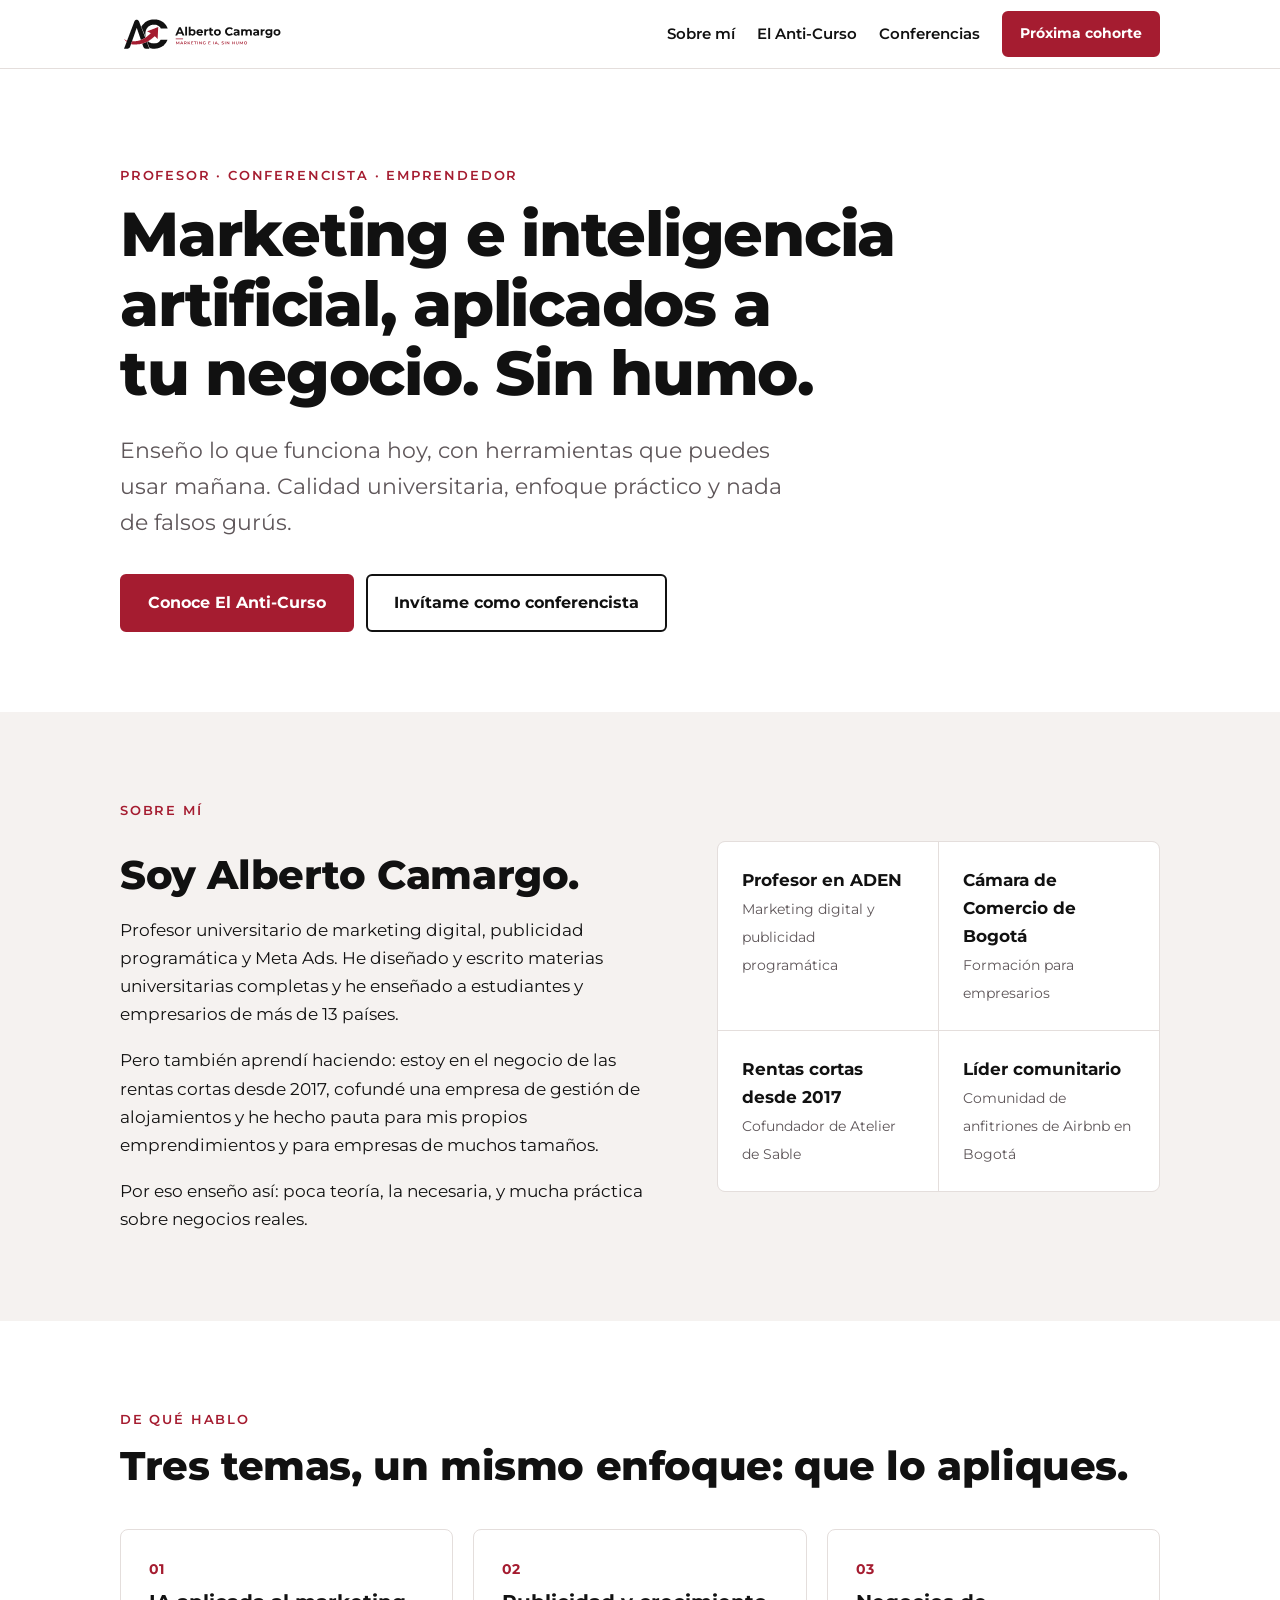
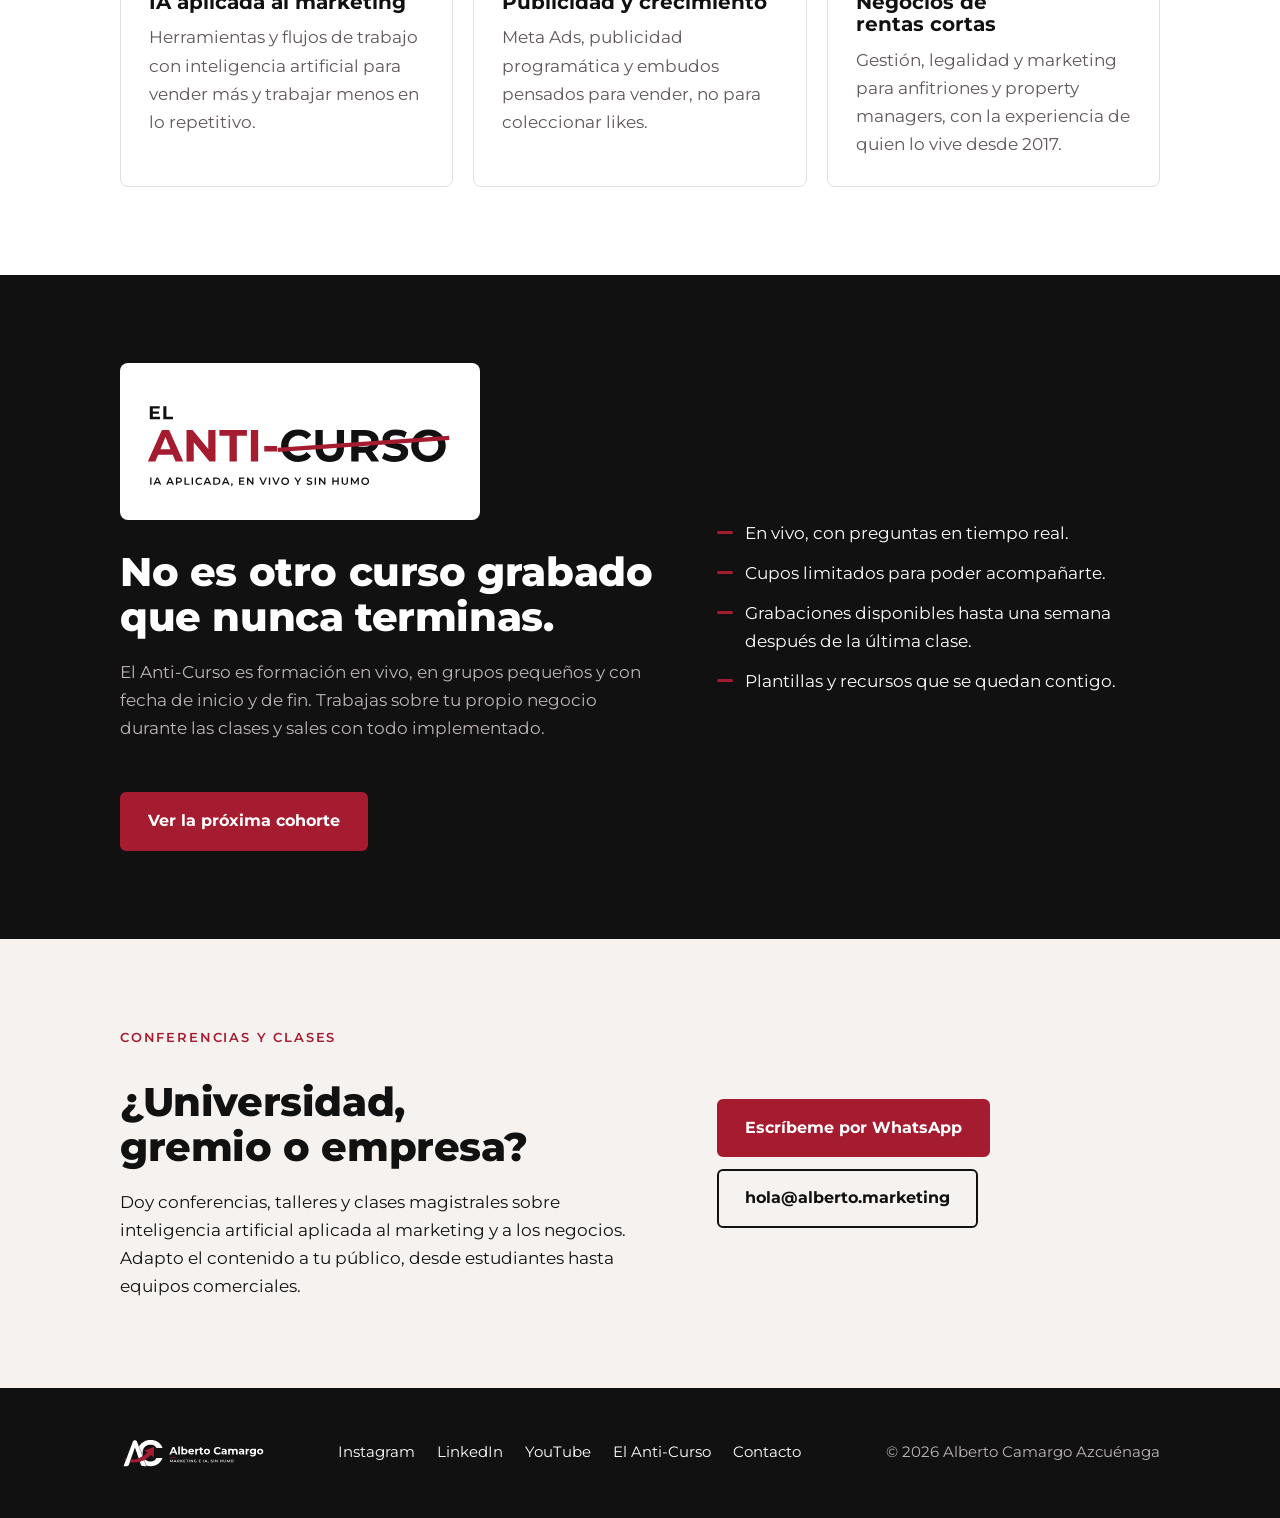
==== commit a7027ed8: "Conectar canal de YouTube a la web Co-Authored-By: Claude Opus 5.5 <noreply@anthropic.com> Claude-Se" ====
--- a/index.html
+++ b/index.html
@@ -27,7 +27,7 @@
 <link rel="stylesheet" href="https://fonts.googleapis.com/css2?family=Montserrat:wght@400;600;700;800&display=swap">
 <link rel="stylesheet" href="/assets/estilos.css">
 <script type="application/ld+json">
-{"@context": "https://schema.org", "@graph": [{"@type": "WebSite", "@id": "https://alberto.marketing/#web", "url": "https://alberto.marketing/", "name": "Alberto Camargo · Marketing e IA, sin humo", "inLanguage": "es", "publisher": {"@id": "https://alberto.marketing/#alberto"}}, {"@type": "Person", "@id": "https://alberto.marketing/#alberto", "name": "Alberto Camargo Azcuénaga", "alternateName": "Alberto Camargo", "url": "https://alberto.marketing/", "image": "https://alberto.marketing/assets/icono-512.png", "email": "hola@alberto.marketing", "jobTitle": "Profesor y conferencista de marketing e inteligencia artificial", "description": "Profesor universitario de marketing digital, publicidad programática y Meta Ads. Conferencista de inteligencia artificial aplicada al marketing y a los negocios. En las rentas cortas desde 2017.", "address": {"@type": "PostalAddress", "addressLocality": "Bogotá", "addressCountry": "CO"}, "affiliation": [{"@type": "Organization", "name": "ADEN Business School"}, {"@type": "Organization", "name": "Cámara de Comercio de Bogotá"}], "knowsAbout": ["Inteligencia artificial aplicada al marketing", "Marketing digital", "Publicidad programática", "Meta Ads", "Rentas cortas", "Airbnb", "Property management"], "knowsLanguage": "es", "sameAs": ["https://www.instagram.com/albertocamargoaz/", "https://www.linkedin.com/in/albertocamargoaz/"]}]}
+{"@context": "https://schema.org", "@graph": [{"@type": "WebSite", "@id": "https://alberto.marketing/#web", "url": "https://alberto.marketing/", "name": "Alberto Camargo · Marketing e IA, sin humo", "inLanguage": "es", "publisher": {"@id": "https://alberto.marketing/#alberto"}}, {"@type": "Person", "@id": "https://alberto.marketing/#alberto", "name": "Alberto Camargo Azcuénaga", "alternateName": "Alberto Camargo", "url": "https://alberto.marketing/", "image": "https://alberto.marketing/assets/icono-512.png", "email": "hola@alberto.marketing", "jobTitle": "Profesor y conferencista de marketing e inteligencia artificial", "description": "Profesor universitario de marketing digital, publicidad programática y Meta Ads. Conferencista de inteligencia artificial aplicada al marketing y a los negocios. En las rentas cortas desde 2017.", "address": {"@type": "PostalAddress", "addressLocality": "Bogotá", "addressCountry": "CO"}, "affiliation": [{"@type": "Organization", "name": "ADEN Business School"}, {"@type": "Organization", "name": "Cámara de Comercio de Bogotá"}], "knowsAbout": ["Inteligencia artificial aplicada al marketing", "Marketing digital", "Publicidad programática", "Meta Ads", "Rentas cortas", "Airbnb", "Property management"], "knowsLanguage": "es", "sameAs": ["https://www.instagram.com/albertocamargoaz/", "https://www.linkedin.com/in/albertocamargoaz/", "https://www.youtube.com/@albertocamargoaz"]}]}
 </script>
 </head>
 <body>
@@ -127,6 +127,7 @@
     <div>
       <a href="https://www.instagram.com/albertocamargoaz/" target="_blank" rel="noopener">Instagram</a>
       <a href="https://www.linkedin.com/in/albertocamargoaz/" target="_blank" rel="noopener me">LinkedIn</a>
+      <a href="https://www.youtube.com/@albertocamargoaz" target="_blank" rel="noopener me">YouTube</a>
       <a href="/el-anti-curso/">El Anti-Curso</a>
       <a href="mailto:hola@alberto.marketing">Contacto</a>
     </div>
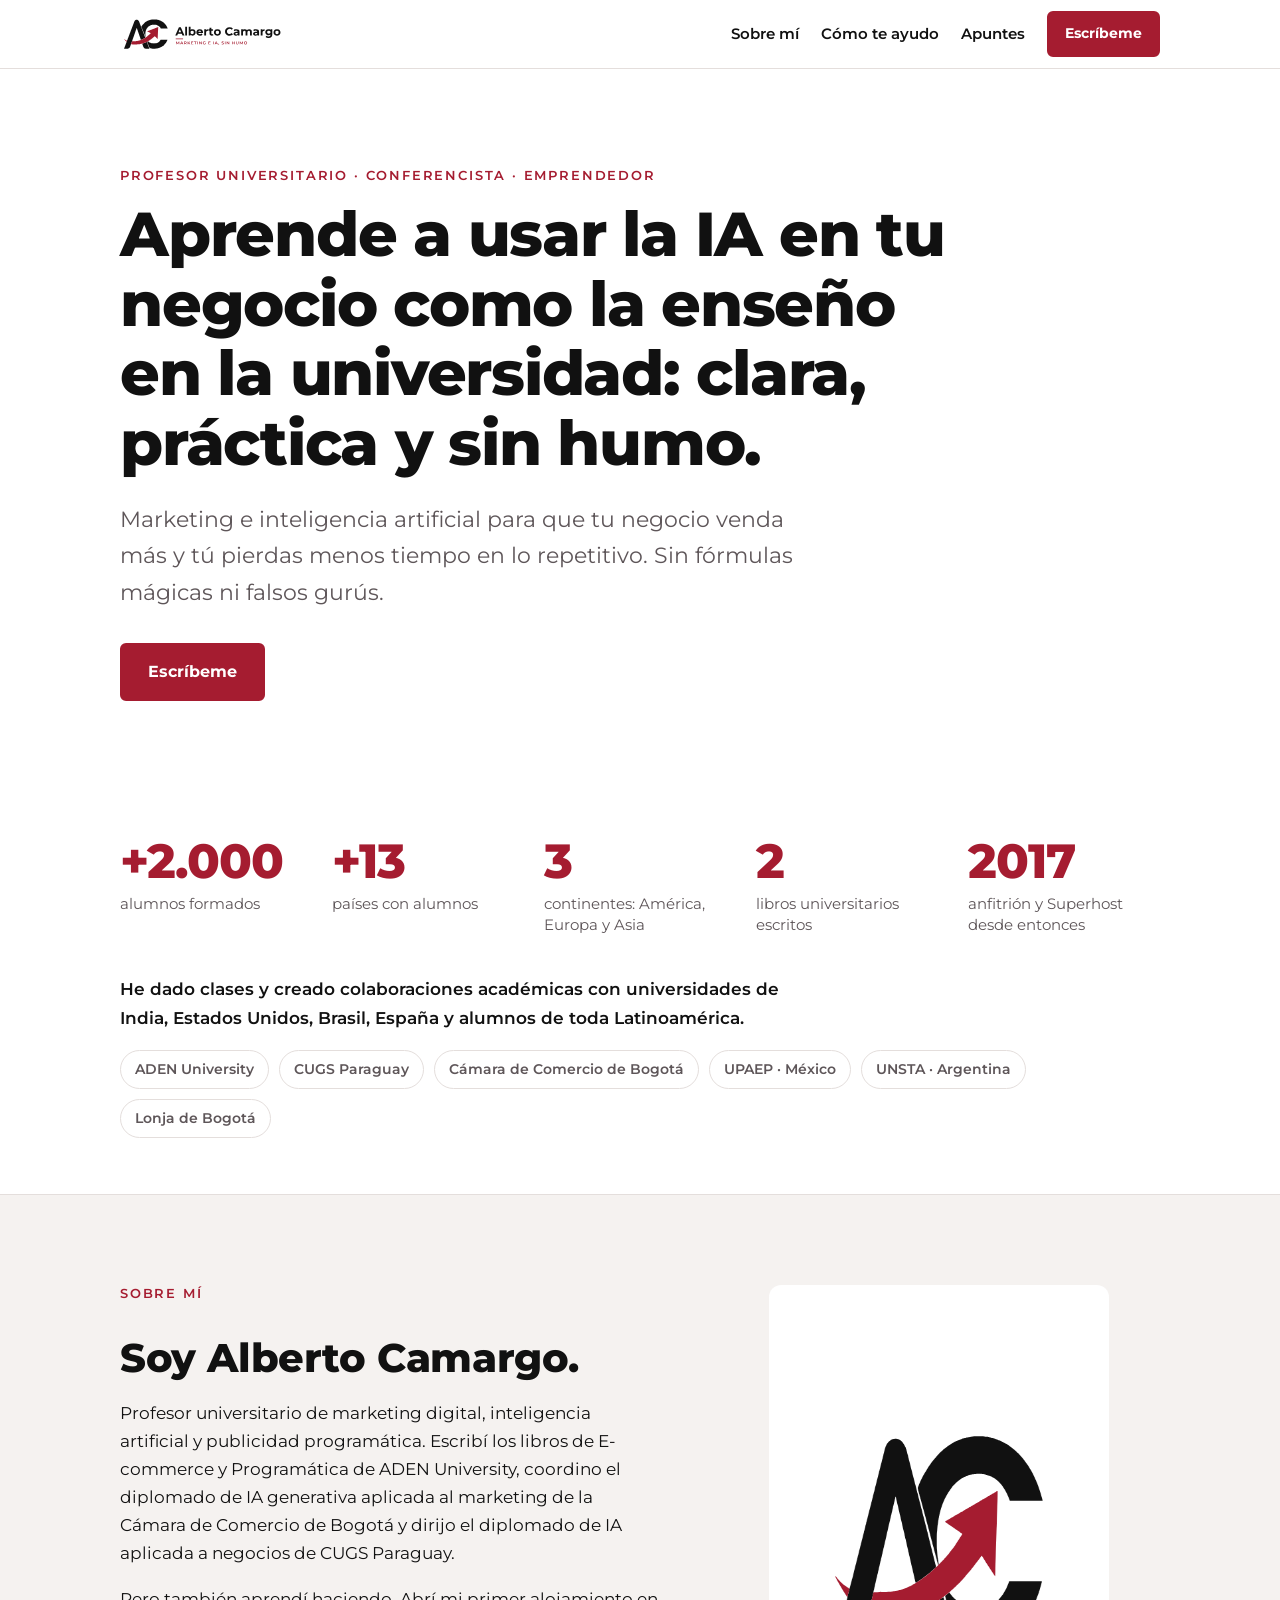
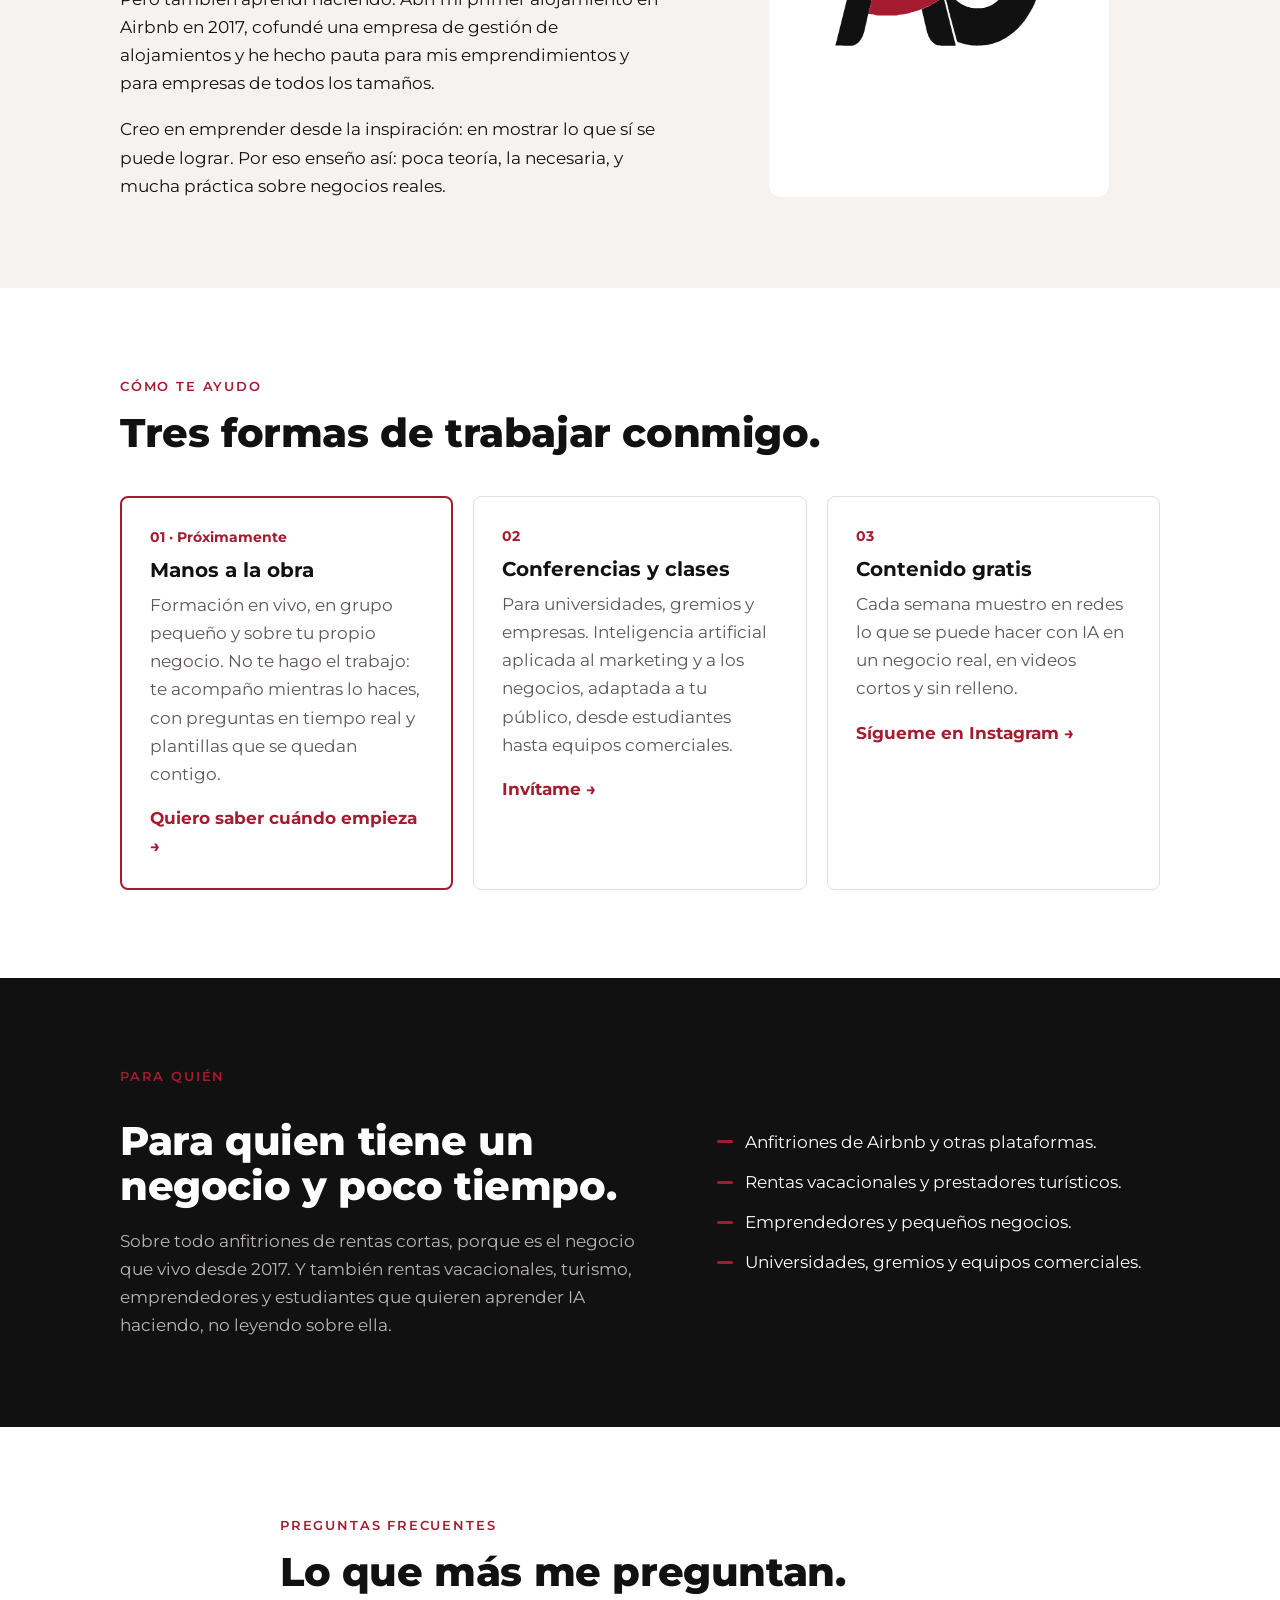
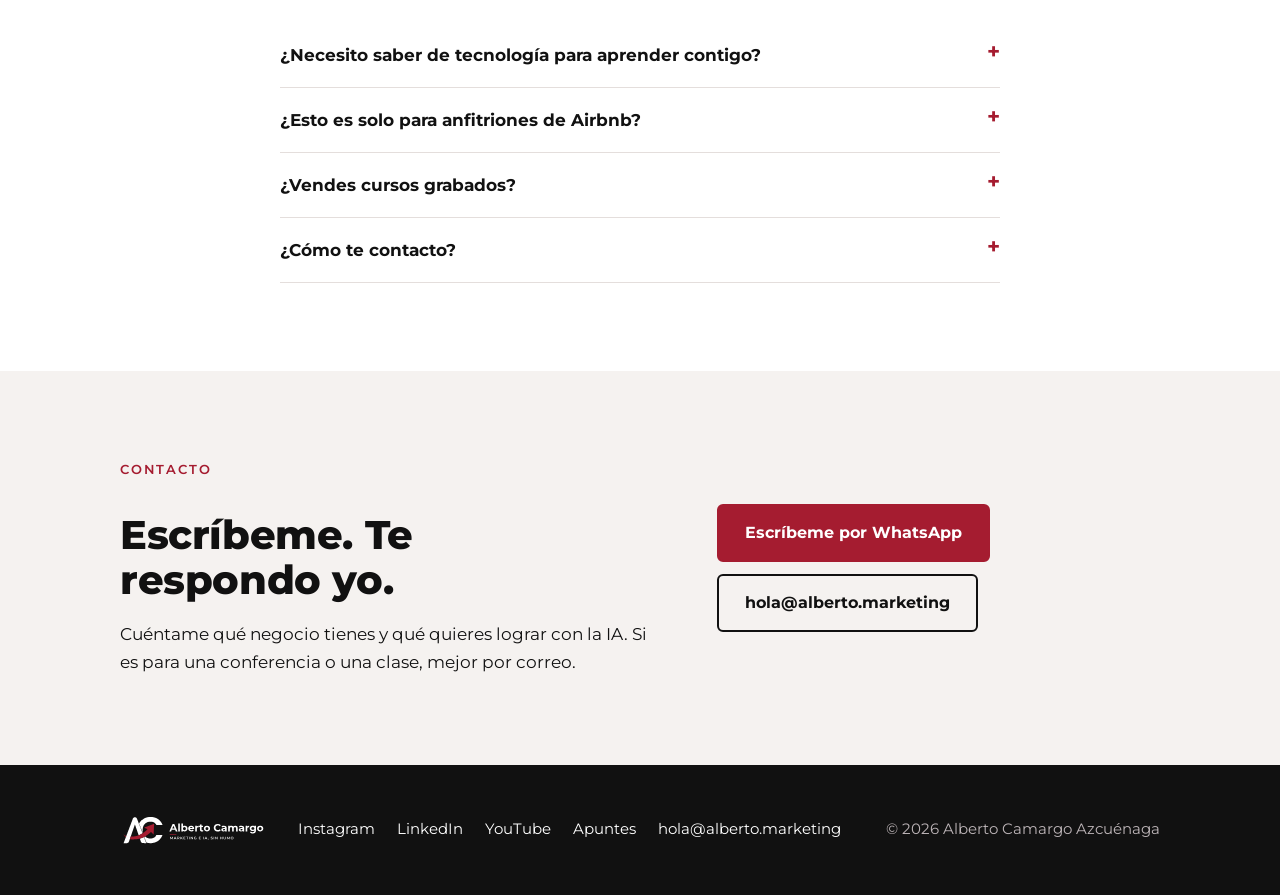
==== commit b708daec: "Rediseño del inicio: cifras, cómo te ayudo, preguntas, contacto y sección Apuntes - Un solo botón pr" ====
--- a/index.html
+++ b/index.html
@@ -4,11 +4,11 @@
 <meta charset="utf-8">
 <meta name="viewport" content="width=device-width, initial-scale=1">
 <title>Alberto Camargo · Marketing e IA, sin humo</title>
-<meta name="description" content="Profesor universitario y conferencista de marketing e inteligencia artificial aplicada a negocios. Formaciones en vivo, prácticas y sin relleno: El Anti-Curso.">
+<meta name="description" content="Alberto Camargo, profesor universitario de marketing e inteligencia artificial con más de 2.000 alumnos en 13 países. Formación en vivo y práctica para anfitriones, turismo y emprendedores.">
 <link rel="canonical" href="https://alberto.marketing/">
 <meta property="og:type" content="website">
 <meta property="og:title" content="Alberto Camargo · Marketing e IA, sin humo">
-<meta property="og:description" content="Profesor y conferencista de marketing e IA aplicada. Formaciones en vivo, prácticas y sin relleno.">
+<meta property="og:description" content="Profesor universitario de marketing e IA. Aprende a usar la IA en tu negocio: claro, práctico y sin humo.">
 <meta property="og:url" content="https://alberto.marketing/">
 <meta property="og:image" content="https://alberto.marketing/assets/compartir-1200x630.png">
 <meta property="og:image:width" content="1200">
@@ -27,7 +27,19 @@
 <link rel="stylesheet" href="https://fonts.googleapis.com/css2?family=Montserrat:wght@400;600;700;800&display=swap">
 <link rel="stylesheet" href="/assets/estilos.css">
 <script type="application/ld+json">
-{"@context": "https://schema.org", "@graph": [{"@type": "WebSite", "@id": "https://alberto.marketing/#web", "url": "https://alberto.marketing/", "name": "Alberto Camargo · Marketing e IA, sin humo", "inLanguage": "es", "publisher": {"@id": "https://alberto.marketing/#alberto"}}, {"@type": "Person", "@id": "https://alberto.marketing/#alberto", "name": "Alberto Camargo Azcuénaga", "alternateName": "Alberto Camargo", "url": "https://alberto.marketing/", "image": "https://alberto.marketing/assets/icono-512.png", "email": "hola@alberto.marketing", "jobTitle": "Profesor y conferencista de marketing e inteligencia artificial", "description": "Profesor universitario de marketing digital, publicidad programática y Meta Ads. Conferencista de inteligencia artificial aplicada al marketing y a los negocios. En las rentas cortas desde 2017.", "address": {"@type": "PostalAddress", "addressLocality": "Bogotá", "addressCountry": "CO"}, "affiliation": [{"@type": "Organization", "name": "ADEN Business School"}, {"@type": "Organization", "name": "Cámara de Comercio de Bogotá"}], "knowsAbout": ["Inteligencia artificial aplicada al marketing", "Marketing digital", "Publicidad programática", "Meta Ads", "Rentas cortas", "Airbnb", "Property management"], "knowsLanguage": "es", "sameAs": ["https://www.instagram.com/albertocamargoaz/", "https://www.linkedin.com/in/albertocamargoaz/", "https://www.youtube.com/@albertocamargoaz"]}]}
+{"@context":"https://schema.org","@graph":[
+{"@type":"WebSite","@id":"https://alberto.marketing/#web","url":"https://alberto.marketing/","name":"Alberto Camargo · Marketing e IA, sin humo","inLanguage":"es","publisher":{"@id":"https://alberto.marketing/#alberto"}},
+{"@type":"Person","@id":"https://alberto.marketing/#alberto","name":"Alberto Camargo Azcuénaga","alternateName":"Alberto Camargo","url":"https://alberto.marketing/","image":"https://alberto.marketing/assets/icono-512.png","email":"hola@alberto.marketing","jobTitle":"Profesor universitario y conferencista de marketing e inteligencia artificial","description":"Profesor universitario de marketing digital, inteligencia artificial aplicada a negocios y publicidad programática, con más de 2.000 alumnos en más de 13 países. Superhost de Airbnb desde 2017.","address":{"@type":"PostalAddress","addressLocality":"Bogotá","addressCountry":"CO"},
+"hasCredential":[{"@type":"EducationalOccupationalCredential","credentialCategory":"degree","name":"Maestría en Comunicación Digital"},{"@type":"EducationalOccupationalCredential","credentialCategory":"degree","name":"Especialización en Docencia Superior"}],
+"affiliation":[{"@type":"CollegeOrUniversity","name":"ADEN University"},{"@type":"EducationalOrganization","name":"CUGS Paraguay · Academia Internacional"},{"@type":"Organization","name":"Cámara de Comercio de Bogotá"},{"@type":"CollegeOrUniversity","name":"UPAEP"},{"@type":"CollegeOrUniversity","name":"UNSTA"}],
+"knowsAbout":["Inteligencia artificial aplicada al marketing","Inteligencia artificial generativa","Marketing digital","Publicidad programática","Meta Ads","Comercio electrónico","Rentas cortas","Turismo","AEO y GEO"],"knowsLanguage":"es",
+"sameAs":["https://www.instagram.com/albertocamargoaz/","https://www.linkedin.com/in/albertocamargoaz/","https://www.youtube.com/@albertocamargoaz"]},
+{"@type":"FAQPage","@id":"https://alberto.marketing/#preguntas","mainEntity":[
+{"@type":"Question","name":"¿Necesito saber de tecnología para aprender contigo?","acceptedAnswer":{"@type":"Answer","text":"No. Empezamos desde cero y con tu propio negocio. Si sabes usar WhatsApp y el correo, puedes usar las herramientas de IA que enseño."}},
+{"@type":"Question","name":"¿Esto es solo para anfitriones de Airbnb?","acceptedAnswer":{"@type":"Answer","text":"No. Los anfitriones de rentas cortas son mi público principal porque es el negocio que vivo desde 2017, pero también trabajo con rentas vacacionales, turismo, emprendedores y estudiantes."}},
+{"@type":"Question","name":"¿Vendes cursos grabados?","acceptedAnswer":{"@type":"Answer","text":"No. Mi formación es en vivo, en grupos pequeños y con fecha de inicio y de fin, para que lo apliques mientras aprendes."}},
+{"@type":"Question","name":"¿Cómo te contacto?","acceptedAnswer":{"@type":"Answer","text":"Por WhatsApp o por correo a hola@alberto.marketing. Respondo yo mismo, normalmente en uno o dos días hábiles."}}]}
+]}
 </script>
 </head>
 <body>
@@ -37,9 +49,9 @@
     <a href="/" aria-label="Inicio"><img src="/assets/logo.svg" alt="Alberto Camargo · Marketing e IA, sin humo" width="916" height="207"></a>
     <nav class="menu">
       <a href="#sobre-mi">Sobre mí</a>
-      <a href="/el-anti-curso/">El Anti-Curso</a>
-      <a href="#conferencias">Conferencias</a>
-      <a class="boton peq" href="/el-anti-curso/">Próxima cohorte</a>
+      <a href="#como-te-ayudo">Cómo te ayudo</a>
+      <a href="/apuntes/">Apuntes</a>
+      <a class="boton peq" href="#contacto">Escríbeme</a>
     </nav>
   </div>
 </header>
@@ -47,13 +59,33 @@
 <main>
   <section class="hero">
     <div class="wrap">
-      <div class="etiqueta">Profesor · Conferencista · Emprendedor</div>
-      <h1>Marketing e inteligencia artificial, aplicados a tu negocio. Sin humo.</h1>
-      <p class="lead">Enseño lo que funciona hoy, con herramientas que puedes usar mañana. Calidad universitaria, enfoque práctico y nada de falsos gurús.</p>
+      <div class="etiqueta">Profesor universitario · Conferencista · Emprendedor</div>
+      <h1>Aprende a usar la IA en tu negocio como la enseño en la universidad: clara, práctica y sin humo.</h1>
+      <p class="lead">Marketing e inteligencia artificial para que tu negocio venda más y tú pierdas menos tiempo en lo repetitivo. Sin fórmulas mágicas ni falsos gurús.</p>
       <div class="botones">
-        <a class="boton" href="/el-anti-curso/">Conoce El Anti-Curso</a>
-        <a class="boton sec" href="#conferencias">Invítame como conferencista</a>
+        <a class="boton" href="#contacto">Escríbeme</a>
       </div>
+    </div>
+  </section>
+
+  <section class="cifras-sec" aria-label="Datos">
+    <div class="wrap">
+      <div class="cifras">
+        <div class="cifra"><b>+2.000</b><span>alumnos formados</span></div>
+        <div class="cifra"><b>+13</b><span>países con alumnos</span></div>
+        <div class="cifra"><b>3</b><span>continentes: América, Europa y Asia</span></div>
+        <div class="cifra"><b>2</b><span>libros universitarios escritos</span></div>
+        <div class="cifra"><b>2017</b><span>anfitrión y Superhost desde entonces</span></div>
+      </div>
+      <p class="confianza">He dado clases y creado colaboraciones académicas con universidades de India, Estados Unidos, Brasil, España y alumnos de toda Latinoamérica.</p>
+      <ul class="logos">
+        <li>ADEN University</li>
+        <li>CUGS Paraguay</li>
+        <li>Cámara de Comercio de Bogotá</li>
+        <li>UPAEP · México</li>
+        <li>UNSTA · Argentina</li>
+        <li>Lonja de Bogotá</li>
+      </ul>
     </div>
   </section>
 
@@ -62,29 +94,39 @@
       <div class="texto">
         <div class="etiqueta">Sobre mí</div>
         <h2>Soy Alberto Camargo.</h2>
-        <p>Profesor universitario de marketing digital, publicidad programática y Meta Ads. He diseñado y escrito materias universitarias completas y he enseñado a estudiantes y empresarios de más de 13 países.</p>
-        <p>Pero también aprendí haciendo: estoy en el negocio de las rentas cortas desde 2017, cofundé una empresa de gestión de alojamientos y he hecho pauta para mis propios emprendimientos y para empresas de muchos tamaños.</p>
-        <p>Por eso enseño así: poca teoría, la necesaria, y mucha práctica sobre negocios reales.</p>
+        <p>Profesor universitario de marketing digital, inteligencia artificial y publicidad programática. Escribí los libros de E-commerce y Programática de ADEN University, coordino el diplomado de IA generativa aplicada al marketing de la Cámara de Comercio de Bogotá y dirijo el diplomado de IA aplicada a negocios de CUGS Paraguay.</p>
+        <p>Pero también aprendí haciendo. Abrí mi primer alojamiento en Airbnb en 2017, cofundé una empresa de gestión de alojamientos y he hecho pauta para mis emprendimientos y para empresas de todos los tamaños.</p>
+        <p>Creo en emprender desde la inspiración: en mostrar lo que sí se puede lograr. Por eso enseño así: poca teoría, la necesaria, y mucha práctica sobre negocios reales.</p>
       </div>
-      <div>
-        <div class="datos" style="margin-top:0">
-          <div class="dato"><b>Profesor en ADEN</b><span>Marketing digital y publicidad programática</span></div>
-          <div class="dato"><b>Cámara de Comercio de Bogotá</b><span>Formación para empresarios</span></div>
-          <div class="dato"><b>Rentas cortas desde 2017</b><span>Cofundador de Atelier de Sable</span></div>
-          <div class="dato"><b>Líder comunitario</b><span>Comunidad de anfitriones de Airbnb en Bogotá</span></div>
-        </div>
+      <div class="foto" aria-hidden="true">
+        <img src="/assets/icono-512.png" alt="" width="512" height="512">
       </div>
     </div>
   </section>
 
-  <section>
+  <section id="como-te-ayudo">
     <div class="wrap">
-      <div class="etiqueta">De qué hablo</div>
-      <h2>Tres temas, un mismo enfoque: que lo apliques.</h2>
+      <div class="etiqueta">Cómo te ayudo</div>
+      <h2>Tres formas de trabajar conmigo.</h2>
       <div class="tarjetas">
-        <div class="tarjeta"><div class="num">01</div><h3>IA aplicada al marketing</h3><p class="gris">Herramientas y flujos de trabajo con inteligencia artificial para vender más y trabajar menos en lo repetitivo.</p></div>
-        <div class="tarjeta"><div class="num">02</div><h3>Publicidad y crecimiento</h3><p class="gris">Meta Ads, publicidad programática y embudos pensados para vender, no para coleccionar likes.</p></div>
-        <div class="tarjeta"><div class="num">03</div><h3>Negocios de rentas cortas</h3><p class="gris">Gestión, legalidad y marketing para anfitriones y property managers, con la experiencia de quien lo vive desde 2017.</p></div>
+        <div class="tarjeta destacada">
+          <div class="num">01 · Próximamente</div>
+          <h3>Manos a la obra</h3>
+          <p class="gris">Formación en vivo, en grupo pequeño y sobre tu propio negocio. No te hago el trabajo: te acompaño mientras lo haces, con preguntas en tiempo real y plantillas que se quedan contigo.</p>
+          <a href="#contacto">Quiero saber cuándo empieza</a>
+        </div>
+        <div class="tarjeta">
+          <div class="num">02</div>
+          <h3>Conferencias y clases</h3>
+          <p class="gris">Para universidades, gremios y empresas. Inteligencia artificial aplicada al marketing y a los negocios, adaptada a tu público, desde estudiantes hasta equipos comerciales.</p>
+          <a href="mailto:hola@alberto.marketing?subject=Invitaci%C3%B3n%20a%20conferencia">Invítame</a>
+        </div>
+        <div class="tarjeta">
+          <div class="num">03</div>
+          <h3>Contenido gratis</h3>
+          <p class="gris">Cada semana muestro en redes lo que se puede hacer con IA en un negocio real, en videos cortos y sin relleno.</p>
+          <a href="https://www.instagram.com/albertocamargoaz/" target="_blank" rel="noopener">Sígueme en Instagram</a>
+        </div>
       </div>
     </div>
   </section>
@@ -92,29 +134,41 @@
   <section class="negro">
     <div class="wrap dos">
       <div class="texto">
-        <img src="/assets/el-anti-curso.svg" alt="El Anti-Curso, con la palabra curso tachada" style="width:min(360px,100%);background:#fff;border-radius:8px;padding:16px">
-        <h2 style="margin-top:12px">No es otro curso grabado que nunca terminas.</h2>
-        <p class="gris">El Anti-Curso es formación en vivo, en grupos pequeños y con fecha de inicio y de fin. Trabajas sobre tu propio negocio durante las clases y sales con todo implementado.</p>
-        <div class="botones"><a class="boton" href="/el-anti-curso/">Ver la próxima cohorte</a></div>
+        <div class="etiqueta">Para quién</div>
+        <h2>Para quien tiene un negocio y poco tiempo.</h2>
+        <p class="gris">Sobre todo anfitriones de rentas cortas, porque es el negocio que vivo desde 2017. Y también rentas vacacionales, turismo, emprendedores y estudiantes que quieren aprender IA haciendo, no leyendo sobre ella.</p>
       </div>
       <ul class="lista">
-        <li>En vivo, con preguntas en tiempo real.</li>
-        <li>Cupos limitados para poder acompañarte.</li>
-        <li>Grabaciones disponibles hasta una semana después de la última clase.</li>
-        <li>Plantillas y recursos que se quedan contigo.</li>
+        <li>Anfitriones de Airbnb y otras plataformas.</li>
+        <li>Rentas vacacionales y prestadores turísticos.</li>
+        <li>Emprendedores y pequeños negocios.</li>
+        <li>Universidades, gremios y equipos comerciales.</li>
       </ul>
     </div>
   </section>
 
-  <section class="hueso" id="conferencias">
+  <section id="preguntas">
+    <div class="wrap angosto">
+      <div class="etiqueta">Preguntas frecuentes</div>
+      <h2>Lo que más me preguntan.</h2>
+      <div style="margin-top:28px">
+        <details><summary>¿Necesito saber de tecnología para aprender contigo?</summary><p>No. Empezamos desde cero y con tu propio negocio. Si sabes usar WhatsApp y el correo, puedes usar las herramientas de IA que enseño.</p></details>
+        <details><summary>¿Esto es solo para anfitriones de Airbnb?</summary><p>No. Los anfitriones de rentas cortas son mi público principal porque es el negocio que vivo desde 2017, pero también trabajo con rentas vacacionales, turismo, emprendedores y estudiantes.</p></details>
+        <details><summary>¿Vendes cursos grabados?</summary><p>No. Mi formación es en vivo, en grupos pequeños y con fecha de inicio y de fin, para que lo apliques mientras aprendes.</p></details>
+        <details><summary>¿Cómo te contacto?</summary><p>Por WhatsApp o por correo a hola@alberto.marketing. Respondo yo mismo, normalmente en uno o dos días hábiles.</p></details>
+      </div>
+    </div>
+  </section>
+
+  <section class="hueso" id="contacto">
     <div class="wrap dos">
       <div class="texto">
-        <div class="etiqueta">Conferencias y clases</div>
-        <h2>¿Universidad, gremio o empresa?</h2>
-        <p>Doy conferencias, talleres y clases magistrales sobre inteligencia artificial aplicada al marketing y a los negocios. Adapto el contenido a tu público, desde estudiantes hasta equipos comerciales.</p>
+        <div class="etiqueta">Contacto</div>
+        <h2>Escríbeme. Te respondo yo.</h2>
+        <p>Cuéntame qué negocio tienes y qué quieres lograr con la IA. Si es para una conferencia o una clase, mejor por correo.</p>
       </div>
       <div class="botones" style="margin-top:0">
-        <a class="boton" href="https://wa.me/573204545118?text=Hola%20Alberto%2C%20quiero%20invitarte%20a%20dar%20una%20charla." target="_blank" rel="noopener">Escríbeme por WhatsApp</a>
+        <a class="boton" href="https://wa.me/573204545118?text=Hola%20Alberto%2C%20vi%20tu%20web%20y%20quiero%20saber%20m%C3%A1s." target="_blank" rel="noopener">Escríbeme por WhatsApp</a>
         <a class="boton sec" href="mailto:hola@alberto.marketing">hola@alberto.marketing</a>
       </div>
     </div>
@@ -125,11 +179,12 @@
   <div class="wrap">
     <img src="/assets/logo-oscuro.svg" alt="Alberto Camargo" width="916" height="207">
     <div>
-      <a href="https://www.instagram.com/albertocamargoaz/" target="_blank" rel="noopener">Instagram</a>
+      <a href="https://www.instagram.com/albertocamargoaz/" target="_blank" rel="noopener me">Instagram</a>
       <a href="https://www.linkedin.com/in/albertocamargoaz/" target="_blank" rel="noopener me">LinkedIn</a>
       <a href="https://www.youtube.com/@albertocamargoaz" target="_blank" rel="noopener me">YouTube</a>
-      <a href="/el-anti-curso/">El Anti-Curso</a>
-      <a href="mailto:hola@alberto.marketing">Contacto</a>
+      <!-- FACEBOOK: pegar aquí el enlace de la fanpage -->
+      <a href="/apuntes/">Apuntes</a>
+      <a href="mailto:hola@alberto.marketing">hola@alberto.marketing</a>
     </div>
     <div>© 2026 Alberto Camargo Azcuénaga</div>
   </div>
--- a/assets/estilos.css
+++ b/assets/estilos.css
@@ -88,3 +88,40 @@
 
 /* WhatsApp flotante */
 .wa{position:fixed;right:18px;bottom:18px;z-index:20;background:#1F8F4E;color:#fff;border-radius:999px;padding:12px 18px;font-weight:700;font-size:15px;text-decoration:none;box-shadow:0 6px 20px rgba(0,0,0,.18)}
+
+/* Cifras y franja de confianza */
+.cifras-sec{padding:56px 0;border-bottom:1px solid var(--linea)}
+.cifras{display:grid;grid-template-columns:repeat(auto-fit,minmax(150px,1fr));gap:28px 20px}
+.cifra b{display:block;font-size:clamp(34px,4.4vw,48px);font-weight:800;color:var(--vino);line-height:1;letter-spacing:-.02em}
+.cifra span{display:block;margin-top:8px;font-size:15px;color:var(--gris);line-height:1.4}
+.confianza{margin-top:40px;font-weight:600;max-width:60ch}
+.logos{list-style:none;padding:0;margin:18px 0 0;display:flex;flex-wrap:wrap;gap:10px}
+.logos li{font-size:14px;font-weight:600;color:var(--gris);border:1px solid var(--linea);border-radius:999px;padding:7px 14px}
+
+/* Foto */
+.foto img{width:min(340px,100%);margin:0 auto;border-radius:12px;background:var(--ink)}
+
+/* Tarjetas con enlace */
+.tarjeta a{font-weight:700;text-decoration:none;margin-top:6px}
+.tarjeta a::after{content:" →"}
+.tarjeta.destacada{border-color:var(--vino);border-width:2px}
+.angosto{max-width:760px}
+
+/* Apuntes (artículos) */
+.articulos{display:grid;gap:16px;margin-top:36px}
+.articulo-item{display:block;border:1px solid var(--linea);border-radius:8px;padding:24px;text-decoration:none;color:var(--ink)}
+.articulo-item:hover{border-color:var(--vino)}
+.articulo-item small{color:var(--gris);font-size:14px}
+.articulo-item h3{margin:6px 0 8px}
+.articulo{max-width:720px;margin:0 auto;padding:64px 20px 88px}
+.articulo .migas{font-size:14px;color:var(--gris);margin-bottom:24px}
+.articulo .migas a{color:var(--gris)}
+.articulo h1{font-size:clamp(30px,4.6vw,46px)}
+.articulo .meta{margin-top:16px;font-size:14px;color:var(--gris)}
+.articulo .resumen{margin-top:28px;padding:20px 22px;background:var(--hueso);border-left:4px solid var(--vino);border-radius:6px;font-size:18px}
+.articulo h2{font-size:clamp(23px,3vw,30px);margin-top:44px}
+.articulo p,.articulo ul,.articulo ol{margin-top:16px}
+.articulo li{margin-top:6px}
+.autor{display:flex;gap:16px;align-items:center;margin-top:48px;padding:20px;border:1px solid var(--linea);border-radius:8px}
+.autor img{width:64px;height:64px;border-radius:50%;background:var(--ink);flex:none}
+.autor p{margin:0;font-size:15px;color:var(--gris)}
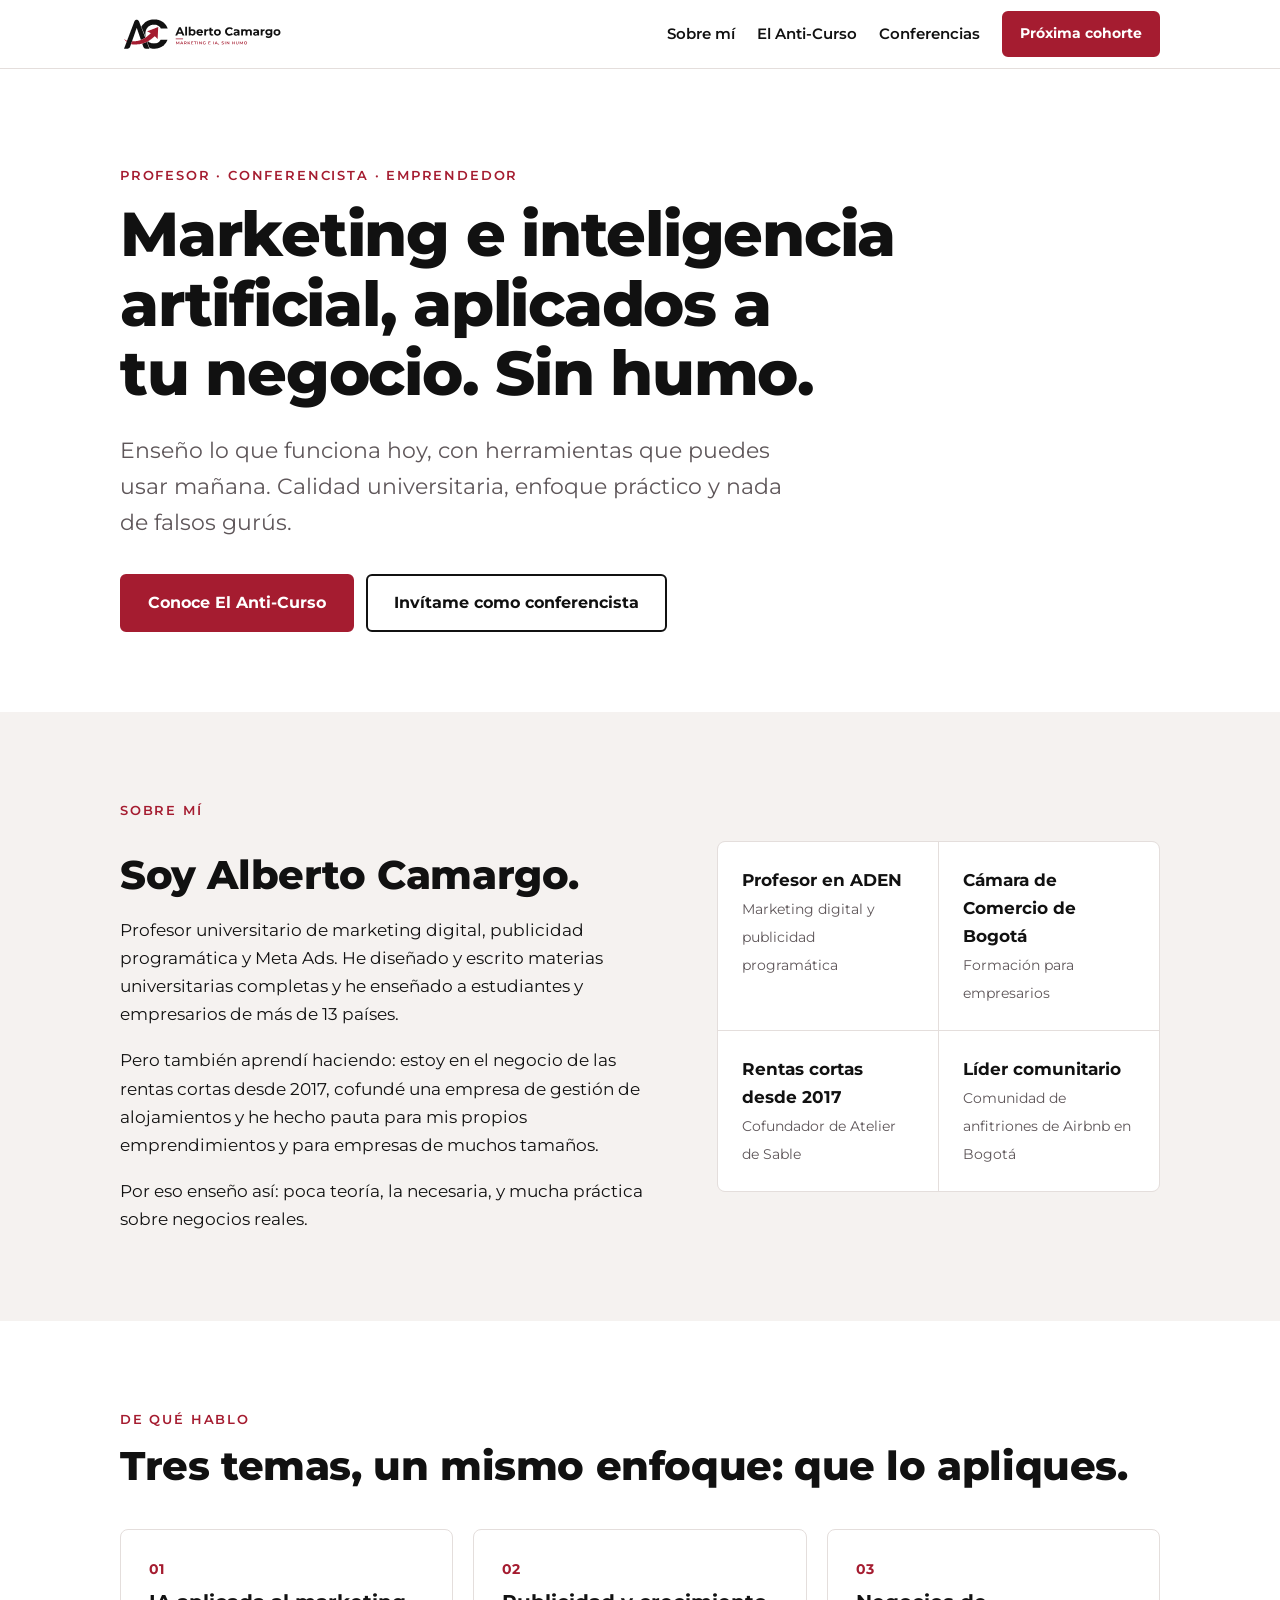
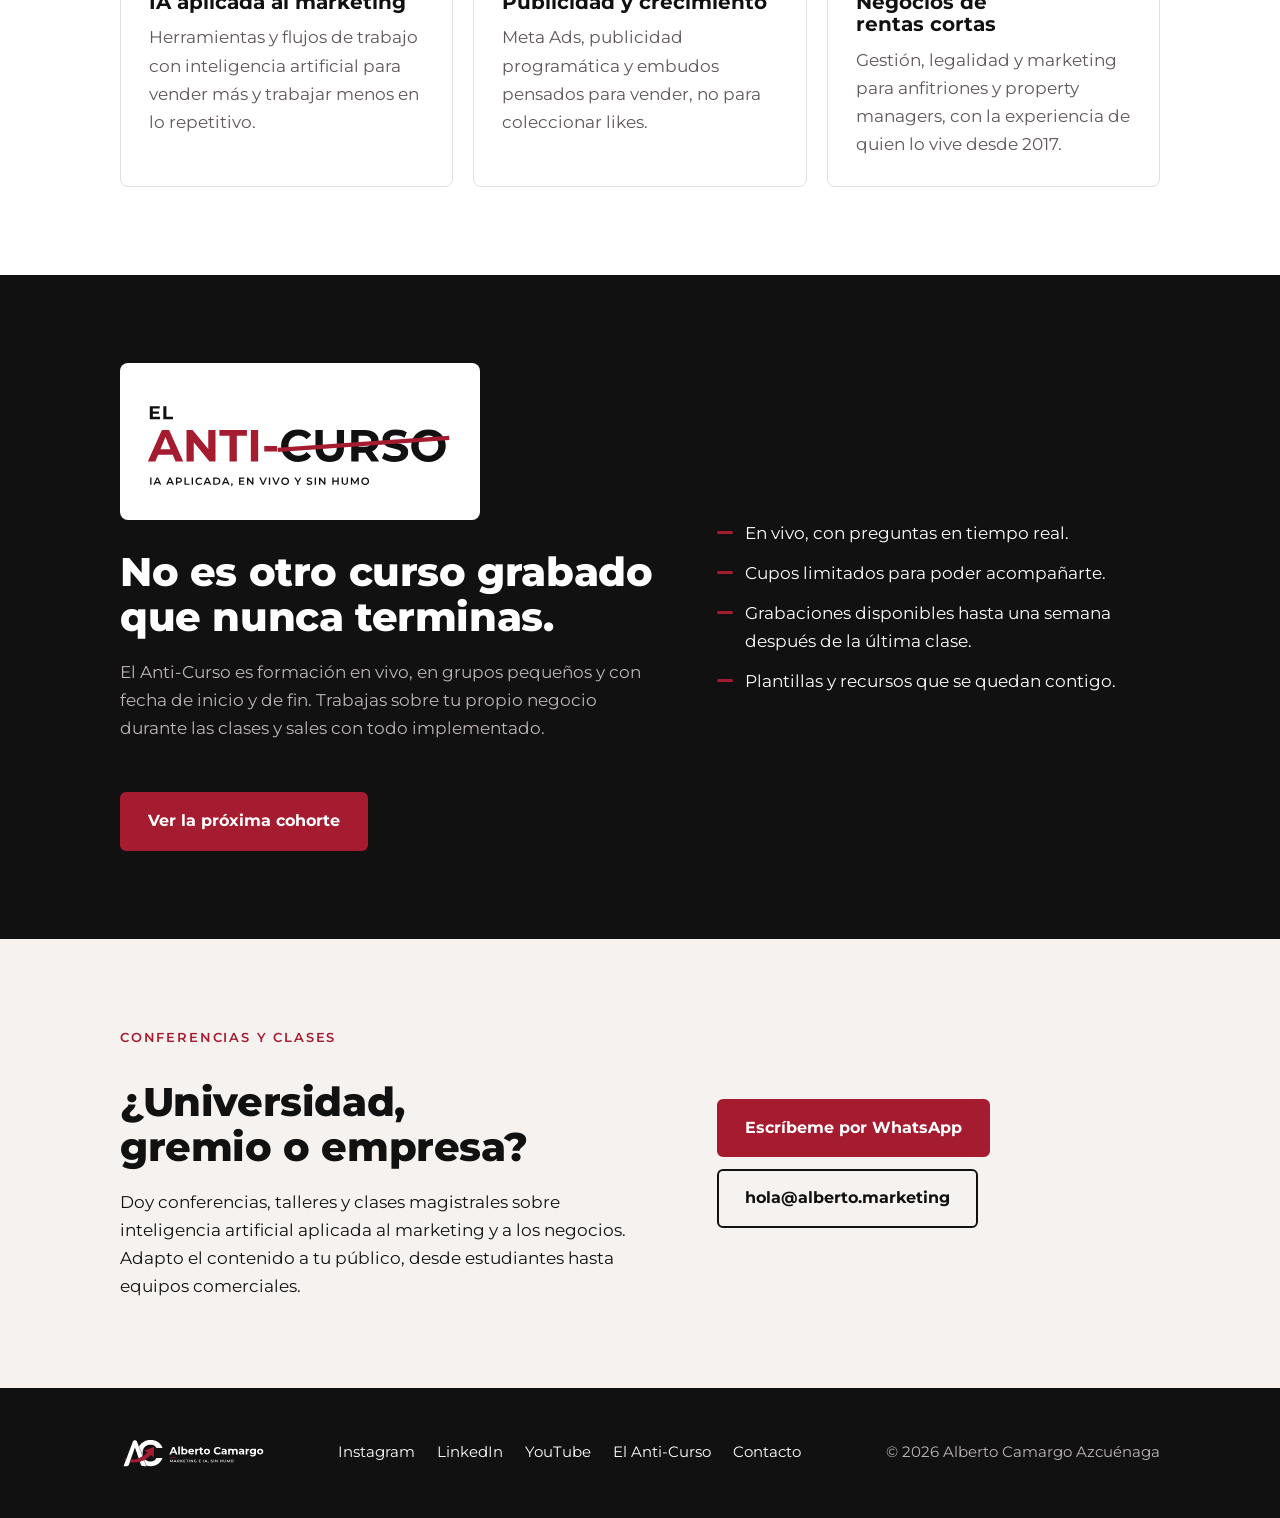
==== commit 426551a6: "Instalar el Píxel de Meta en todas las páginas PageView en todo el sitio, Contact al hacer clic en W" ====
--- a/index.html
+++ b/index.html
@@ -4,11 +4,11 @@
 <meta charset="utf-8">
 <meta name="viewport" content="width=device-width, initial-scale=1">
 <title>Alberto Camargo · Marketing e IA, sin humo</title>
-<meta name="description" content="Alberto Camargo, profesor universitario de marketing e inteligencia artificial con más de 2.000 alumnos en 13 países. Formación en vivo y práctica para anfitriones, turismo y emprendedores.">
+<meta name="description" content="Profesor universitario y conferencista de marketing e inteligencia artificial aplicada a negocios. Formaciones en vivo, prácticas y sin relleno: El Anti-Curso.">
 <link rel="canonical" href="https://alberto.marketing/">
 <meta property="og:type" content="website">
 <meta property="og:title" content="Alberto Camargo · Marketing e IA, sin humo">
-<meta property="og:description" content="Profesor universitario de marketing e IA. Aprende a usar la IA en tu negocio: claro, práctico y sin humo.">
+<meta property="og:description" content="Profesor y conferencista de marketing e IA aplicada. Formaciones en vivo, prácticas y sin relleno.">
 <meta property="og:url" content="https://alberto.marketing/">
 <meta property="og:image" content="https://alberto.marketing/assets/compartir-1200x630.png">
 <meta property="og:image:width" content="1200">
@@ -27,20 +27,17 @@
 <link rel="stylesheet" href="https://fonts.googleapis.com/css2?family=Montserrat:wght@400;600;700;800&display=swap">
 <link rel="stylesheet" href="/assets/estilos.css">
 <script type="application/ld+json">
-{"@context":"https://schema.org","@graph":[
-{"@type":"WebSite","@id":"https://alberto.marketing/#web","url":"https://alberto.marketing/","name":"Alberto Camargo · Marketing e IA, sin humo","inLanguage":"es","publisher":{"@id":"https://alberto.marketing/#alberto"}},
-{"@type":"Person","@id":"https://alberto.marketing/#alberto","name":"Alberto Camargo Azcuénaga","alternateName":"Alberto Camargo","url":"https://alberto.marketing/","image":"https://alberto.marketing/assets/icono-512.png","email":"hola@alberto.marketing","jobTitle":"Profesor universitario y conferencista de marketing e inteligencia artificial","description":"Profesor universitario de marketing digital, inteligencia artificial aplicada a negocios y publicidad programática, con más de 2.000 alumnos en más de 13 países. Superhost de Airbnb desde 2017.","address":{"@type":"PostalAddress","addressLocality":"Bogotá","addressCountry":"CO"},
-"hasCredential":[{"@type":"EducationalOccupationalCredential","credentialCategory":"degree","name":"Maestría en Comunicación Digital"},{"@type":"EducationalOccupationalCredential","credentialCategory":"degree","name":"Especialización en Docencia Superior"}],
-"affiliation":[{"@type":"CollegeOrUniversity","name":"ADEN University"},{"@type":"EducationalOrganization","name":"CUGS Paraguay · Academia Internacional"},{"@type":"Organization","name":"Cámara de Comercio de Bogotá"},{"@type":"CollegeOrUniversity","name":"UPAEP"},{"@type":"CollegeOrUniversity","name":"UNSTA"}],
-"knowsAbout":["Inteligencia artificial aplicada al marketing","Inteligencia artificial generativa","Marketing digital","Publicidad programática","Meta Ads","Comercio electrónico","Rentas cortas","Turismo","AEO y GEO"],"knowsLanguage":"es",
-"sameAs":["https://www.instagram.com/albertocamargoaz/","https://www.linkedin.com/in/albertocamargoaz/","https://www.youtube.com/@albertocamargoaz"]},
-{"@type":"FAQPage","@id":"https://alberto.marketing/#preguntas","mainEntity":[
-{"@type":"Question","name":"¿Necesito saber de tecnología para aprender contigo?","acceptedAnswer":{"@type":"Answer","text":"No. Empezamos desde cero y con tu propio negocio. Si sabes usar WhatsApp y el correo, puedes usar las herramientas de IA que enseño."}},
-{"@type":"Question","name":"¿Esto es solo para anfitriones de Airbnb?","acceptedAnswer":{"@type":"Answer","text":"No. Los anfitriones de rentas cortas son mi público principal porque es el negocio que vivo desde 2017, pero también trabajo con rentas vacacionales, turismo, emprendedores y estudiantes."}},
-{"@type":"Question","name":"¿Vendes cursos grabados?","acceptedAnswer":{"@type":"Answer","text":"No. Mi formación es en vivo, en grupos pequeños y con fecha de inicio y de fin, para que lo apliques mientras aprendes."}},
-{"@type":"Question","name":"¿Cómo te contacto?","acceptedAnswer":{"@type":"Answer","text":"Por WhatsApp o por correo a hola@alberto.marketing. Respondo yo mismo, normalmente en uno o dos días hábiles."}}]}
-]}
+{"@context": "https://schema.org", "@graph": [{"@type": "WebSite", "@id": "https://alberto.marketing/#web", "url": "https://alberto.marketing/", "name": "Alberto Camargo · Marketing e IA, sin humo", "inLanguage": "es", "publisher": {"@id": "https://alberto.marketing/#alberto"}}, {"@type": "Person", "@id": "https://alberto.marketing/#alberto", "name": "Alberto Camargo Azcuénaga", "alternateName": "Alberto Camargo", "url": "https://alberto.marketing/", "image": "https://alberto.marketing/assets/icono-512.png", "email": "hola@alberto.marketing", "jobTitle": "Profesor y conferencista de marketing e inteligencia artificial", "description": "Profesor universitario de marketing digital, publicidad programática y Meta Ads. Conferencista de inteligencia artificial aplicada al marketing y a los negocios. En las rentas cortas desde 2017.", "address": {"@type": "PostalAddress", "addressLocality": "Bogotá", "addressCountry": "CO"}, "affiliation": [{"@type": "Organization", "name": "ADEN Business School"}, {"@type": "Organization", "name": "Cámara de Comercio de Bogotá"}], "knowsAbout": ["Inteligencia artificial aplicada al marketing", "Marketing digital", "Publicidad programática", "Meta Ads", "Rentas cortas", "Airbnb", "Property management"], "knowsLanguage": "es", "sameAs": ["https://www.instagram.com/albertocamargoaz/", "https://www.linkedin.com/in/albertocamargoaz/", "https://www.youtube.com/@albertocamargoaz"]}]}
 </script>
+<!-- Meta Pixel -->
+<script>
+!function(f,b,e,v,n,t,s){if(f.fbq)return;n=f.fbq=function(){n.callMethod?n.callMethod.apply(n,arguments):n.queue.push(arguments)};if(!f._fbq)f._fbq=n;n.push=n;n.loaded=!0;n.version='2.0';n.queue=[];t=b.createElement(e);t.async=!0;t.src=v;s=b.getElementsByTagName(e)[0];s.parentNode.insertBefore(t,s)}(window,document,'script','https://connect.facebook.net/en_US/fbevents.js');
+fbq('init', '2376901139124604');
+fbq('track', 'PageView');
+document.addEventListener('click',function(e){var a=e.target.closest&&e.target.closest('a[href*="wa.me"]');if(a)fbq('track','Contact');});
+</script>
+<noscript><img height="1" width="1" style="display:none" alt="" src="https://www.facebook.com/tr?id=2376901139124604&ev=PageView&noscript=1"></noscript>
+<!-- Fin Meta Pixel -->
 </head>
 <body>
 
@@ -49,9 +46,9 @@
     <a href="/" aria-label="Inicio"><img src="/assets/logo.svg" alt="Alberto Camargo · Marketing e IA, sin humo" width="916" height="207"></a>
     <nav class="menu">
       <a href="#sobre-mi">Sobre mí</a>
-      <a href="#como-te-ayudo">Cómo te ayudo</a>
-      <a href="/apuntes/">Apuntes</a>
-      <a class="boton peq" href="#contacto">Escríbeme</a>
+      <a href="/el-anti-curso/">El Anti-Curso</a>
+      <a href="#conferencias">Conferencias</a>
+      <a class="boton peq" href="/el-anti-curso/">Próxima cohorte</a>
     </nav>
   </div>
 </header>
@@ -59,33 +56,13 @@
 <main>
   <section class="hero">
     <div class="wrap">
-      <div class="etiqueta">Profesor universitario · Conferencista · Emprendedor</div>
-      <h1>Aprende a usar la IA en tu negocio como la enseño en la universidad: clara, práctica y sin humo.</h1>
-      <p class="lead">Marketing e inteligencia artificial para que tu negocio venda más y tú pierdas menos tiempo en lo repetitivo. Sin fórmulas mágicas ni falsos gurús.</p>
+      <div class="etiqueta">Profesor · Conferencista · Emprendedor</div>
+      <h1>Marketing e inteligencia artificial, aplicados a tu negocio. Sin humo.</h1>
+      <p class="lead">Enseño lo que funciona hoy, con herramientas que puedes usar mañana. Calidad universitaria, enfoque práctico y nada de falsos gurús.</p>
       <div class="botones">
-        <a class="boton" href="#contacto">Escríbeme</a>
+        <a class="boton" href="/el-anti-curso/">Conoce El Anti-Curso</a>
+        <a class="boton sec" href="#conferencias">Invítame como conferencista</a>
       </div>
-    </div>
-  </section>
-
-  <section class="cifras-sec" aria-label="Datos">
-    <div class="wrap">
-      <div class="cifras">
-        <div class="cifra"><b>+2.000</b><span>alumnos formados</span></div>
-        <div class="cifra"><b>+13</b><span>países con alumnos</span></div>
-        <div class="cifra"><b>3</b><span>continentes: América, Europa y Asia</span></div>
-        <div class="cifra"><b>2</b><span>libros universitarios escritos</span></div>
-        <div class="cifra"><b>2017</b><span>anfitrión y Superhost desde entonces</span></div>
-      </div>
-      <p class="confianza">He dado clases y creado colaboraciones académicas con universidades de India, Estados Unidos, Brasil, España y alumnos de toda Latinoamérica.</p>
-      <ul class="logos">
-        <li>ADEN University</li>
-        <li>CUGS Paraguay</li>
-        <li>Cámara de Comercio de Bogotá</li>
-        <li>UPAEP · México</li>
-        <li>UNSTA · Argentina</li>
-        <li>Lonja de Bogotá</li>
-      </ul>
     </div>
   </section>
 
@@ -94,39 +71,29 @@
       <div class="texto">
         <div class="etiqueta">Sobre mí</div>
         <h2>Soy Alberto Camargo.</h2>
-        <p>Profesor universitario de marketing digital, inteligencia artificial y publicidad programática. Escribí los libros de E-commerce y Programática de ADEN University, coordino el diplomado de IA generativa aplicada al marketing de la Cámara de Comercio de Bogotá y dirijo el diplomado de IA aplicada a negocios de CUGS Paraguay.</p>
-        <p>Pero también aprendí haciendo. Abrí mi primer alojamiento en Airbnb en 2017, cofundé una empresa de gestión de alojamientos y he hecho pauta para mis emprendimientos y para empresas de todos los tamaños.</p>
-        <p>Creo en emprender desde la inspiración: en mostrar lo que sí se puede lograr. Por eso enseño así: poca teoría, la necesaria, y mucha práctica sobre negocios reales.</p>
+        <p>Profesor universitario de marketing digital, publicidad programática y Meta Ads. He diseñado y escrito materias universitarias completas y he enseñado a estudiantes y empresarios de más de 13 países.</p>
+        <p>Pero también aprendí haciendo: estoy en el negocio de las rentas cortas desde 2017, cofundé una empresa de gestión de alojamientos y he hecho pauta para mis propios emprendimientos y para empresas de muchos tamaños.</p>
+        <p>Por eso enseño así: poca teoría, la necesaria, y mucha práctica sobre negocios reales.</p>
       </div>
-      <div class="foto" aria-hidden="true">
-        <img src="/assets/icono-512.png" alt="" width="512" height="512">
+      <div>
+        <div class="datos" style="margin-top:0">
+          <div class="dato"><b>Profesor en ADEN</b><span>Marketing digital y publicidad programática</span></div>
+          <div class="dato"><b>Cámara de Comercio de Bogotá</b><span>Formación para empresarios</span></div>
+          <div class="dato"><b>Rentas cortas desde 2017</b><span>Cofundador de Atelier de Sable</span></div>
+          <div class="dato"><b>Líder comunitario</b><span>Comunidad de anfitriones de Airbnb en Bogotá</span></div>
+        </div>
       </div>
     </div>
   </section>
 
-  <section id="como-te-ayudo">
+  <section>
     <div class="wrap">
-      <div class="etiqueta">Cómo te ayudo</div>
-      <h2>Tres formas de trabajar conmigo.</h2>
+      <div class="etiqueta">De qué hablo</div>
+      <h2>Tres temas, un mismo enfoque: que lo apliques.</h2>
       <div class="tarjetas">
-        <div class="tarjeta destacada">
-          <div class="num">01 · Próximamente</div>
-          <h3>Manos a la obra</h3>
-          <p class="gris">Formación en vivo, en grupo pequeño y sobre tu propio negocio. No te hago el trabajo: te acompaño mientras lo haces, con preguntas en tiempo real y plantillas que se quedan contigo.</p>
-          <a href="#contacto">Quiero saber cuándo empieza</a>
-        </div>
-        <div class="tarjeta">
-          <div class="num">02</div>
-          <h3>Conferencias y clases</h3>
-          <p class="gris">Para universidades, gremios y empresas. Inteligencia artificial aplicada al marketing y a los negocios, adaptada a tu público, desde estudiantes hasta equipos comerciales.</p>
-          <a href="mailto:hola@alberto.marketing?subject=Invitaci%C3%B3n%20a%20conferencia">Invítame</a>
-        </div>
-        <div class="tarjeta">
-          <div class="num">03</div>
-          <h3>Contenido gratis</h3>
-          <p class="gris">Cada semana muestro en redes lo que se puede hacer con IA en un negocio real, en videos cortos y sin relleno.</p>
-          <a href="https://www.instagram.com/albertocamargoaz/" target="_blank" rel="noopener">Sígueme en Instagram</a>
-        </div>
+        <div class="tarjeta"><div class="num">01</div><h3>IA aplicada al marketing</h3><p class="gris">Herramientas y flujos de trabajo con inteligencia artificial para vender más y trabajar menos en lo repetitivo.</p></div>
+        <div class="tarjeta"><div class="num">02</div><h3>Publicidad y crecimiento</h3><p class="gris">Meta Ads, publicidad programática y embudos pensados para vender, no para coleccionar likes.</p></div>
+        <div class="tarjeta"><div class="num">03</div><h3>Negocios de rentas cortas</h3><p class="gris">Gestión, legalidad y marketing para anfitriones y property managers, con la experiencia de quien lo vive desde 2017.</p></div>
       </div>
     </div>
   </section>
@@ -134,41 +101,29 @@
   <section class="negro">
     <div class="wrap dos">
       <div class="texto">
-        <div class="etiqueta">Para quién</div>
-        <h2>Para quien tiene un negocio y poco tiempo.</h2>
-        <p class="gris">Sobre todo anfitriones de rentas cortas, porque es el negocio que vivo desde 2017. Y también rentas vacacionales, turismo, emprendedores y estudiantes que quieren aprender IA haciendo, no leyendo sobre ella.</p>
+        <img src="/assets/el-anti-curso.svg" alt="El Anti-Curso, con la palabra curso tachada" style="width:min(360px,100%);background:#fff;border-radius:8px;padding:16px">
+        <h2 style="margin-top:12px">No es otro curso grabado que nunca terminas.</h2>
+        <p class="gris">El Anti-Curso es formación en vivo, en grupos pequeños y con fecha de inicio y de fin. Trabajas sobre tu propio negocio durante las clases y sales con todo implementado.</p>
+        <div class="botones"><a class="boton" href="/el-anti-curso/">Ver la próxima cohorte</a></div>
       </div>
       <ul class="lista">
-        <li>Anfitriones de Airbnb y otras plataformas.</li>
-        <li>Rentas vacacionales y prestadores turísticos.</li>
-        <li>Emprendedores y pequeños negocios.</li>
-        <li>Universidades, gremios y equipos comerciales.</li>
+        <li>En vivo, con preguntas en tiempo real.</li>
+        <li>Cupos limitados para poder acompañarte.</li>
+        <li>Grabaciones disponibles hasta una semana después de la última clase.</li>
+        <li>Plantillas y recursos que se quedan contigo.</li>
       </ul>
     </div>
   </section>
 
-  <section id="preguntas">
-    <div class="wrap angosto">
-      <div class="etiqueta">Preguntas frecuentes</div>
-      <h2>Lo que más me preguntan.</h2>
-      <div style="margin-top:28px">
-        <details><summary>¿Necesito saber de tecnología para aprender contigo?</summary><p>No. Empezamos desde cero y con tu propio negocio. Si sabes usar WhatsApp y el correo, puedes usar las herramientas de IA que enseño.</p></details>
-        <details><summary>¿Esto es solo para anfitriones de Airbnb?</summary><p>No. Los anfitriones de rentas cortas son mi público principal porque es el negocio que vivo desde 2017, pero también trabajo con rentas vacacionales, turismo, emprendedores y estudiantes.</p></details>
-        <details><summary>¿Vendes cursos grabados?</summary><p>No. Mi formación es en vivo, en grupos pequeños y con fecha de inicio y de fin, para que lo apliques mientras aprendes.</p></details>
-        <details><summary>¿Cómo te contacto?</summary><p>Por WhatsApp o por correo a hola@alberto.marketing. Respondo yo mismo, normalmente en uno o dos días hábiles.</p></details>
-      </div>
-    </div>
-  </section>
-
-  <section class="hueso" id="contacto">
+  <section class="hueso" id="conferencias">
     <div class="wrap dos">
       <div class="texto">
-        <div class="etiqueta">Contacto</div>
-        <h2>Escríbeme. Te respondo yo.</h2>
-        <p>Cuéntame qué negocio tienes y qué quieres lograr con la IA. Si es para una conferencia o una clase, mejor por correo.</p>
+        <div class="etiqueta">Conferencias y clases</div>
+        <h2>¿Universidad, gremio o empresa?</h2>
+        <p>Doy conferencias, talleres y clases magistrales sobre inteligencia artificial aplicada al marketing y a los negocios. Adapto el contenido a tu público, desde estudiantes hasta equipos comerciales.</p>
       </div>
       <div class="botones" style="margin-top:0">
-        <a class="boton" href="https://wa.me/573204545118?text=Hola%20Alberto%2C%20vi%20tu%20web%20y%20quiero%20saber%20m%C3%A1s." target="_blank" rel="noopener">Escríbeme por WhatsApp</a>
+        <a class="boton" href="https://wa.me/573204545118?text=Hola%20Alberto%2C%20quiero%20invitarte%20a%20dar%20una%20charla." target="_blank" rel="noopener">Escríbeme por WhatsApp</a>
         <a class="boton sec" href="mailto:hola@alberto.marketing">hola@alberto.marketing</a>
       </div>
     </div>
@@ -179,12 +134,11 @@
   <div class="wrap">
     <img src="/assets/logo-oscuro.svg" alt="Alberto Camargo" width="916" height="207">
     <div>
-      <a href="https://www.instagram.com/albertocamargoaz/" target="_blank" rel="noopener me">Instagram</a>
+      <a href="https://www.instagram.com/albertocamargoaz/" target="_blank" rel="noopener">Instagram</a>
       <a href="https://www.linkedin.com/in/albertocamargoaz/" target="_blank" rel="noopener me">LinkedIn</a>
       <a href="https://www.youtube.com/@albertocamargoaz" target="_blank" rel="noopener me">YouTube</a>
-      <!-- FACEBOOK: pegar aquí el enlace de la fanpage -->
-      <a href="/apuntes/">Apuntes</a>
-      <a href="mailto:hola@alberto.marketing">hola@alberto.marketing</a>
+      <a href="/el-anti-curso/">El Anti-Curso</a>
+      <a href="mailto:hola@alberto.marketing">Contacto</a>
     </div>
     <div>© 2026 Alberto Camargo Azcuénaga</div>
   </div>
